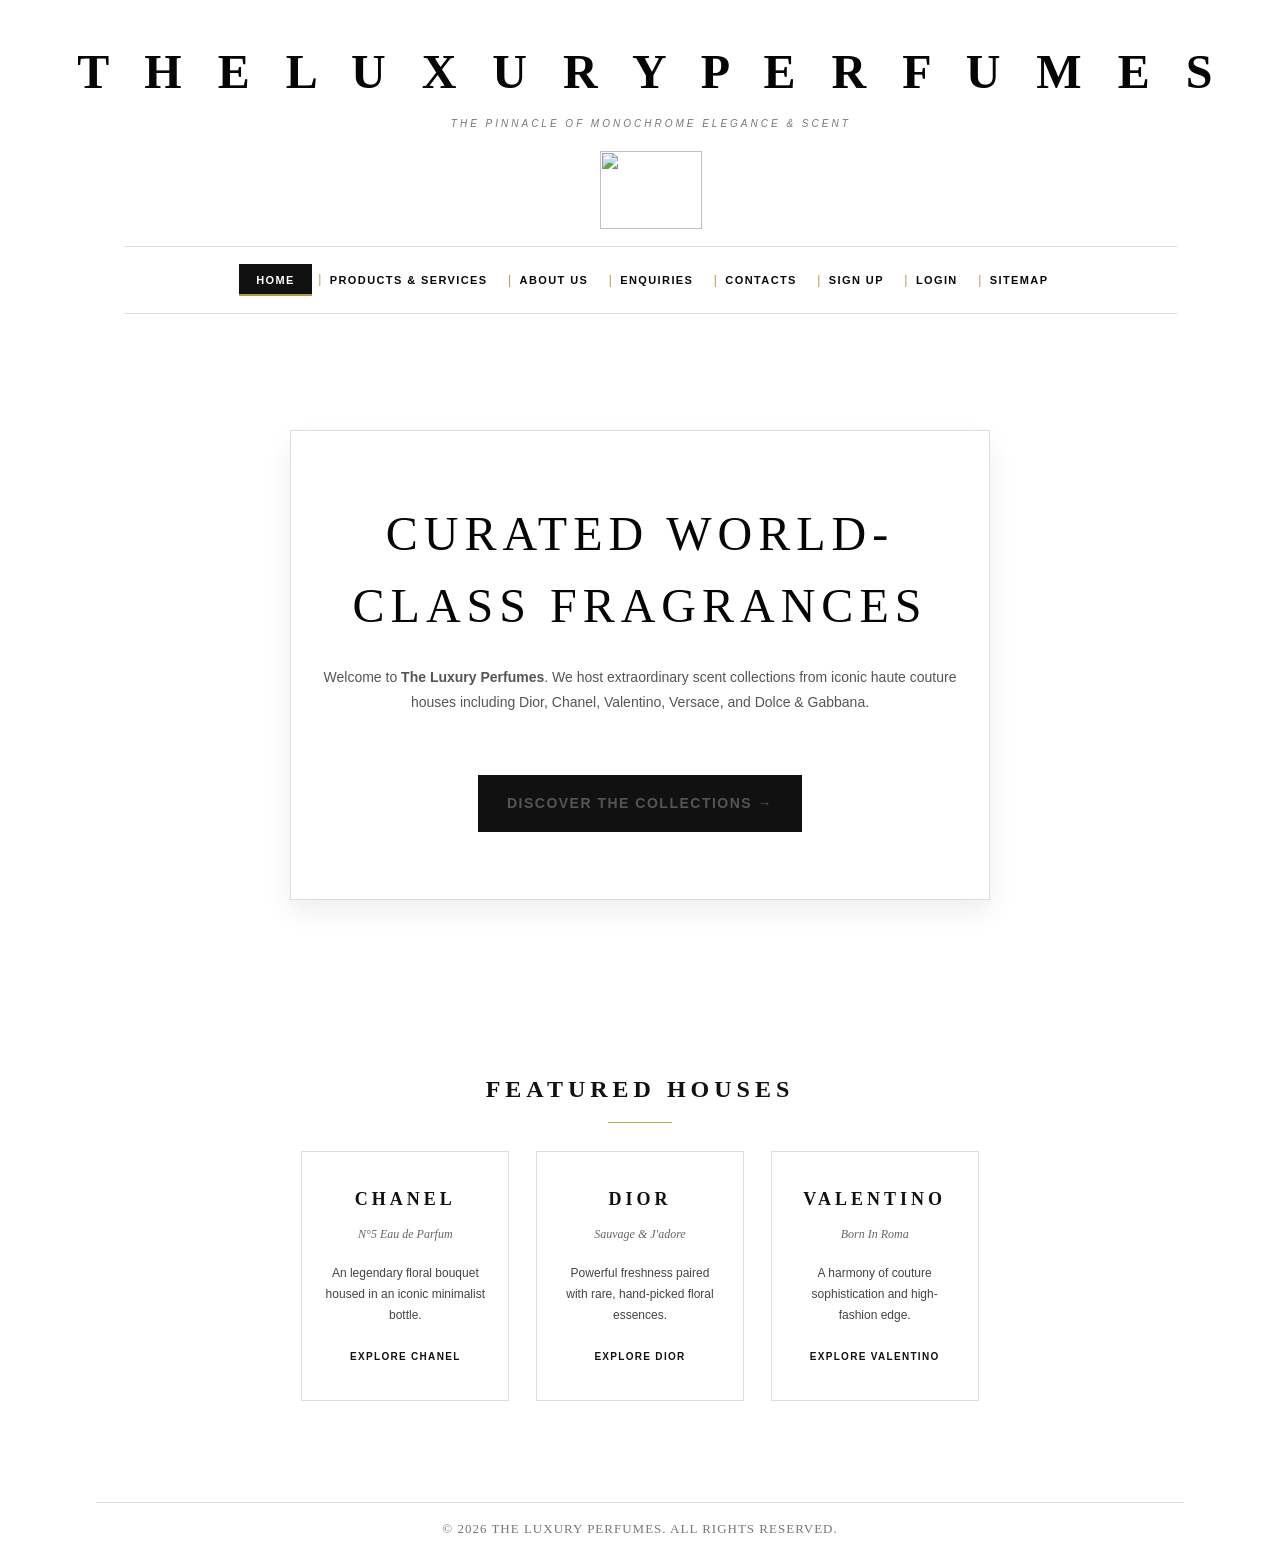
==== index.html @ 725abbf7 "changed the case sensitive on the website logo" ====
<!DOCTYPE html>
<html>
<head>
    <title>THE LUXURY PERFUMES | Haute Parfumerie</title>

    <meta name="description"
      content="Curated fragrances crafted for the bold and unique.">
      <link rel="icon" type="image/jpg" href="_image/LOGO.jpg">
      <link rel="canonical" href="https://theluxuryperfume.co.za/">
    <link rel="stylesheet" href="CSS/style.css">

    <link rel="stylesheet" href="css/style.css">

</head>
<body bgcolor="white" text="black">
<script src="js/main.js"></script>
    <!-- GLOBAL HEADER & NAVIGATION -->
    <table width="100%" cellpadding="10" cellspacing="0" border="0">
        <tr align="center">
            <td class="hero-inner">
            <td>
                <h1><font face="Times New Roman" size="7"><b>T H E  L U X U R Y  P E R F U M E S</b></font></h1>
                <p><font face="Times New Roman" size="3"><i>THE PINNACLE OF MONOCHROME ELEGANCE & SCENT</i></font></p>
                   <img src="_image/logo.jpg">
                <hr width="85%" size="1" color="black" />
                <p>
                    <font face="Times New Roman" size="3">
                        <a href="index.html"><b>HOME</b></a> 
                        <a href="products.html">PRODUCTS & SERVICES</a> 
                        <a href="about.html">ABOUT US</a> 
                        <a href="enquiries.html">ENQUIRIES</a> 
                        <a href="contacts.html">CONTACTS</a> 
                        <a href="signup.html">SIGN UP</a> 
                        <a href="login.html">LOGIN</a>
                        <a href="sitemap.html">SITEMAP</a>
                    </font>
                </p>
                <hr width="85%" size="1" color="black" />
            </td>
        </tr>
    </table>

    <br /><br />

    <!-- HERO SECTION -->
    <table width="80%" align="center" cellpadding="25" cellspacing="0" border="1">
        <tr align="center">
            <td>
                <br />
                <h2><font face="Times New Roman" size="10">CURATED WORLD-CLASS FRAGRANCES</font></h2>
                <p><font face="Times New Roman" size="4">Welcome to <b>The Luxury Perfumes</b>. We host extraordinary scent collections from iconic haute couture houses including Dior, Chanel, Valentino, Versace, and Dolce & Gabbana.</font></p>
                <br />
                <p><a href="products.html"><font face="Times New Roman" size="4"><b>DISCOVER THE COLLECTIONS &rarr;</b></font></a></p>
                <br />
            </td>
        </tr>
    </table>

    <br /><br />

    <!-- BRAND SHOWCASE GRID -->
    <table width="85%" align="center" cellpadding="10" cellspacing="0" border="0">
        <tr align="center">
            <td colspan="3">
                <h3><font face="Times New Roman" size="5">FEATURED HOUSES</font></h3>
                <hr width="25%" size="1" color="black" />
                <br />
            </td>
        </tr>
        <tr align="center" valign="top">
            <td width="33%">
                <table width="95%" cellpadding="12" border="1">
                    <tr align="center">
                        <td>
                            <h4><font face="Times New Roman" size="4">CHANEL</font></h4>
                            <p><font face="Times New Roman" size="2"><i>N°5 Eau de Parfum</i></font></p>
                            <p><font face="Times New Roman" size="2">An legendary floral bouquet housed in an iconic minimalist bottle.</font></p>
                            <p><a href="products.html">Explore Chanel</a></p>
                        </td>
                    </tr>
                </table>
            </td>
            <td width="33%">
                <table width="95%" cellpadding="12" border="1">
                    <tr align="center">
                        <td>
                            <h4><font face="Times New Roman" size="4">DIOR</font></h4>
                            <p><font face="Times New Roman" size="2"><i>Sauvage & J'adore</i></font></p>
                            <p><font face="Times New Roman" size="2">Powerful freshness paired with rare, hand-picked floral essences.</font></p>
                            <p><a href="products.html">Explore Dior</a></p>
                        </td>
                    </tr>
                </table>
            </td>
            <td width="33%">
                <table width="95%" cellpadding="12" border="1">
                    <tr align="center">
                        <td>
                            <h4><font face="Times New Roman" size="4">VALENTINO</font></h4>
                            <p><font face="Times New Roman" size="2"><i>Born In Roma</i></font></p>
                            <p><font face="Times New Roman" size="2">A harmony of couture sophistication and high-fashion edge.</font></p>
                            <p><a href="products.html">Explore Valentino</a></p>
                        </td>
                    </tr>
                </table>
            </td>
        </tr>
    </table>

    <br /><br /><hr width="85%" size="1" color="black" />

    <!-- FOOTER -->
    <table width="100%" cellpadding="10" cellspacing="0" border="0">
        <tr align="center">
            <td>
                <p><font face="Times New Roman" size="2">&copy; 2026 THE LUXURY PERFUMES. ALL RIGHTS RESERVED.</font></p>
            </td>
        </tr>
    </table>
     <script src="js/forms.js"></script>
    <script src="js/main.js"></script>

</body>
</html>
---- CSS/style.css ----
/* =========================================================
   THE LUXURY PERFUMES
   ORIGINAL CSS + LUXURY PRODUCT PAGE DESIGN
   ========================================================= */


/* =========================
   GLOBAL RESET
   ========================= */

* {
    box-sizing: border-box;
}

html {
    scroll-behavior: smooth;
}

body {
    margin: 0;
    padding: 0;
    background: #ffffff !important;
    color: #111111 !important;
    font-family: Arial, Helvetica, sans-serif;
}

h1, h2, h3, h4, p {
    margin-top: 0;
}


/* =========================================================
   ORIGINAL HOMEPAGE HEADER
   ========================================================= */

body > table:first-of-type {
    width: 100%;
    margin: 0 auto;
    padding: 25px 0 0;
}

body > table:first-of-type td {
    padding: 10px;
}

body > table:first-of-type h1 {
    margin: 8px 0 12px;
    font-family: "Times New Roman", Georgia, serif;
    font-size: 40px !important;
    font-weight: bold;
    letter-spacing: 12px;
    line-height: 1.2;
    color: #050505;
}

body > table:first-of-type h1 + p {
    margin: 0 0 18px;
}

body > table:first-of-type h1 + p font {
    font-family: Arial, Helvetica, sans-serif !important;
    font-size: 10px !important;
    font-style: italic;
    letter-spacing: 3px;
    color: #777777;
}

body > table:first-of-type img {
    display: block;
    width: 102px;
    height: 78px;
    object-fit: contain;
    margin: 20px auto 17px;
}

body > table:first-of-type hr {
    width: 85% !important;
    height: 1px;
    border: 0;
    border-top: 1px solid #dddddd;
    margin: 0 auto;
}


/* =========================================================
   ORIGINAL NAVIGATION
   ========================================================= */

body > table:first-of-type td > p:nth-of-type(2) {
    margin: 17px auto;
    white-space: nowrap;
}

body > table:first-of-type td > p:nth-of-type(2) a {
    display: inline-block;
    position: relative;
    padding: 9px 14px;
    color: #080808;
    text-decoration: none;
    font-family: Arial, Helvetica, sans-serif !important;
    font-size: 11px !important;
    font-weight: 600;
    letter-spacing: 1.4px;
    text-transform: uppercase;
    transition: 0.2s ease;
}

body > table:first-of-type td > p:nth-of-type(2) a:not(:last-child)::after {
    content: "|";
    position: absolute;
    right: -11px;
    top: 8px;
    color: #b89c48;
    font-size: 12px;
    font-weight: normal;
}

body > table:first-of-type td > p:nth-of-type(2) a:hover {
    color: #b49745;
}

body > table:first-of-type td > p:nth-of-type(2) a:first-child {
    padding: 10px 17px;
    background: #111111;
    color: #ffffff;
}

body > table:first-of-type td > p:nth-of-type(2) a:first-child::before {
    content: "";
    position: absolute;
    left: 0;
    right: 0;
    bottom: 0;
    height: 2px;
    background: #b49745;
}

body > table:first-of-type + br {
    display: block;
    height: 20px;
    content: "";
}


/* =========================================================
   ORIGINAL HOMEPAGE HERO
   ========================================================= */

body > table:nth-of-type(2) {
    width: 51% !important;
    max-width: 900px;
    min-width: 700px;
    margin: 68px auto 0 !important;
    border: 1px solid #dedede !important;
    background: #ffffff;
    box-shadow: 0 12px 25px rgba(0, 0, 0, 0.07);
}

body > table:nth-of-type(2) > tbody > tr > td {
    padding: 49px 24px !important;
    border: 0 !important;
}

body > table:nth-of-type(2) > tbody > tr > td::before {
    content: "";
    display: block;
    position: absolute;
}

body > table:nth-of-type(2) h2 {
    margin: 0 auto 23px;
    max-width: 700px;
    font-family: "Times New Roman", Georgia, serif;
    font-size: 36px !important;
    font-weight: normal;
    line-height: 1.5;
    letter-spacing: 6px;
    color: #050505;
}

body > table:nth-of-type(2) p {
    max-width: 670px;
    margin: 0 auto;
    font-family: Arial, Helvetica, sans-serif !important;
    font-size: 14px !important;
    line-height: 1.8;
    color: #555555;
}

body > table:nth-of-type(2) p font {
    font-family: Arial, Helvetica, sans-serif !important;
    font-size: 14px !important;
    color: #555555;
}

body > table:nth-of-type(2) p:nth-of-type(2) {
    margin-top: 42px;
}

body > table:nth-of-type(2) p:nth-of-type(2) a {
    display: inline-block;
    padding: 15px 28px;
    background: #111111;
    color: #ffffff;
    border: 1px solid #111111;
    text-decoration: none;
    font-family: Arial, Helvetica, sans-serif !important;
    font-size: 11px !important;
    font-weight: bold;
    letter-spacing: 1.5px;
    text-transform: uppercase;
    transition: all 0.25s ease;
}

body > table:nth-of-type(2) p:nth-of-type(2) a:hover {
    background: #ffffff;
    color: #111111;
}


/* =========================================================
   ORIGINAL FEATURED HOUSES
   ========================================================= */

body > table:nth-of-type(3) {
    width: 55% !important;
    max-width: 930px;
    margin: 126px auto 0 !important;
    border: 0 !important;
}

body > table:nth-of-type(3) h3 {
    margin: 0 0 18px;
    font-family: "Times New Roman", Georgia, serif;
    font-size: 28px !important;
    font-weight: bold;
    letter-spacing: 5px;
    text-transform: uppercase;
    color: #111111;
}

body > table:nth-of-type(3) tr:first-child hr {
    width: 64px !important;
    height: 1px;
    border: 0;
    border-top: 1px solid #c5a646;
    margin: 0 auto;
}

body > table:nth-of-type(3) > tbody > tr:nth-child(2) > td {
    padding: 0 8px;
    vertical-align: top;
}

body > table:nth-of-type(3) > tbody > tr:nth-child(2) > td > table {
    width: 95% !important;
    margin: 0 auto;
    min-height: 250px;
    border: 1px solid #dedede !important;
    background: #ffffff;
}

body > table:nth-of-type(3) > tbody > tr:nth-child(2) > td > table td {
    padding: 33px 21px !important;
    border: 0 !important;
}

body > table:nth-of-type(3) > tbody > tr:nth-child(2) > td > table td::after {
    content: "";
    display: block;
    position: absolute;
}

body > table:nth-of-type(3) h4 {
    margin: 0 0 14px;
    font-family: "Times New Roman", Georgia, serif;
    font-size: 17px !important;
    font-weight: bold;
    letter-spacing: 4px;
    text-transform: uppercase;
    color: #111111;
}

body > table:nth-of-type(3) h4 + p {
    margin: 0 0 21px;
}

body > table:nth-of-type(3) h4 + p font {
    font-family: "Times New Roman", Georgia, serif !important;
    font-size: 12px !important;
    font-style: italic;
    color: #666666;
}

body > table:nth-of-type(3) h4 + p + p {
    max-width: 230px;
    margin: 0 auto;
    font-family: Arial, Helvetica, sans-serif !important;
    font-size: 12px !important;
    line-height: 1.75;
    color: #444444;
}

body > table:nth-of-type(3) h4 + p + p font {
    font-family: Arial, Helvetica, sans-serif !important;
    font-size: 12px !important;
    line-height: 1.75;
    color: #444444;
}

body > table:nth-of-type(3) h4 + p + p + p {
    margin: 20px 0 0;
}

body > table:nth-of-type(3) h4 + p + p + p a {
    color: #111111;
    text-decoration: none;
    font-family: Arial, Helvetica, sans-serif;
    font-size: 10px;
    font-weight: bold;
    letter-spacing: 1.3px;
    text-transform: uppercase;
    transition: color 0.2s ease;
}

body > table:nth-of-type(3) h4 + p + p + p a:hover {
    color: #b49745;
}


/* =========================================================
   ORIGINAL FOOTER
   ========================================================= */

body > hr {
    width: 85% !important;
    margin-top: 65px;
    border: 0;
    border-top: 1px solid #dddddd;
}

body > table:last-of-type {
    width: 100%;
    margin-top: 5px;
}

body > table:last-of-type p {
    margin: 0;
    font-family: Arial, Helvetica, sans-serif !important;
    font-size: 10px !important;
    letter-spacing: 1px;
    color: #777777;
}


/* =========================================================
   ORIGINAL RESPONSIVE DESIGN
   ========================================================= */

@media screen and (max-width: 1100px) {
    body > table:first-of-type h1 {
        font-size: 34px !important;
        letter-spacing: 9px;
    }

    body > table:nth-of-type(2) {
        width: 70% !important;
    }

    body > table:nth-of-type(3) {
        width: 75% !important;
    }
}

@media screen and (max-width: 800px) {
    body > table:first-of-type h1 {
        font-size: 26px !important;
        letter-spacing: 6px;
    }

    body > table:first-of-type img {
        width: 90px;
        height: 70px;
    }

    body > table:first-of-type td > p:nth-of-type(2) {
        white-space: normal;
    }

    body > table:first-of-type td > p:nth-of-type(2) a {
        margin: 3px 2px;
        padding: 7px 8px;
        font-size: 9px !important;
    }

    body > table:first-of-type td > p:nth-of-type(2) a:not(:last-child)::after {
        display: none;
    }

    body > table:nth-of-type(2) {
        width: 88% !important;
        min-width: 0;
        margin-top: 45px !important;
    }

    body > table:nth-of-type(2) h2 {
        font-size: 28px !important;
        letter-spacing: 4px;
    }

    body > table:nth-of-type(3) {
        width: 90% !important;
        margin-top: 80px !important;
    }

    body > table:nth-of-type(3) > tbody > tr:nth-child(2) {
        display: block;
    }

    body > table:nth-of-type(3) > tbody > tr:nth-child(2) > td {
        display: block;
        width: 100% !important;
        padding: 10px !important;
    }

    body > table:nth-of-type(3) > tbody > tr:nth-child(2) > td > table {
        width: 100% !important;
    }
}

@media screen and (max-width: 500px) {
    body > table:first-of-type h1 {
        font-size: 19px !important;
        letter-spacing: 4px;
    }

    body > table:first-of-type h1 + p font {
        font-size: 8px !important;
        letter-spacing: 2px;
    }

    body > table:nth-of-type(2) {
        width: 94% !important;
    }

    body > table:nth-of-type(2) > tbody > tr > td {
        padding: 30px 15px !important;
    }

    body > table:nth-of-type(2) h2 {
        font-size: 22px !important;
        letter-spacing: 3px;
    }

    body > table:nth-of-type(2) p font {
        font-size: 12px !important;
    }

    body > table:nth-of-type(3) h3 {
        font-size: 21px !important;
        letter-spacing: 3px;
    }
} /* FIXED: closes mobile media query */


/* =========================================================
   GOLD THEME PALETTE
   ========================================================= */

:root {
    --gold: #c5a059;
    --dark-gold: #8a704c;
    --dark-bg: #111111;
    --light-bg: #f9f8f6;
    --error-color: #d9534f;
}


/* =========================================================
   ACCORDION
   ========================================================= */

.accordion-header {
    background: #1a1a1a;
    color: #ffffff;
    padding: 15px 20px;
    cursor: pointer;
    border: 1px solid var(--gold);
    transition: background 0.3s ease;
}

.accordion-header.active {
    background: var(--gold);
    color: #000000;
}
/* The Luxury Active/Clicked Button Style */
.active-luxury-btn, 
a:active, 
a:focus {
    background-color: #111 !important;
    color: #ffffff !important;
    padding: 6px 12px;
    border-bottom: 2px solid #c5a059 !important; /* Luxury gold line */
}

.accordion-content {
    max-height: 0;
    overflow: hidden;
    transition: max-height 0.4s ease-out;
    background: #222222;
    color: #cccccc;
    padding: 0 20px;
}
/* Navigation link styling */
nav a, .nav-link, td p a {
    color: #000;
    text-decoration: none;
    padding: 8px 12px;
    transition: all 0.3s ease;
}

/* Hover state */
nav a:hover, .nav-link:hover {
    background-color: #111;
    color: #fff;
}
/* The Exact Luxury Active Box Style */
.active-page {
    background-color: #111111 !important;
    color: #ffffff !important;
    padding: 8px 14px !important;
    border-bottom: 3px solid #c5a059 !important; /* The gold line at the bottom */
    display: inline-block !important;
}

/* Active / Clicked state (Matches the Home button style) */
nav a:active, 
nav a:focus,
.active-nav {
    background-color: #111 !important;
    color: #fff !important;
    border-bottom: 2px solid #c5a059; /* Luxury gold bottom border */
}


/* =========================================================
   LIGHTBOX
   ========================================================= */

.lightbox-modal {
    display: none;
    position: fixed;
    top: 0;
    left: 0;
    width: 100%;
    height: 100%;
    background: rgba(0, 0, 0, 0.9);
    justify-content: center;
    align-items: center;
    z-index: 1000;
}

.lightbox-modal img {
    max-width: 80%;
    max-height: 80%;
    border: 2px solid var(--gold);
}


/* =========================================================
   FORM VALIDATION
   ========================================================= */

.input-error {
    border: 1px solid var(--error-color) !important;
}

.error-msg {
    color: var(--error-color);
    font-size: 0.85rem;
    display: block;
    margin-top: 4px;
}

.response-card {
    margin-top: 20px;
    padding: 20px;
    border: 1px solid var(--gold);
    background: var(--light-bg);
    color: #333333;
    animation: lpFadeIn 0.5s ease;
}

@keyframes lpFadeIn {
    from {
        opacity: 0;
        transform: translateY(8px);
    }
    to {
        opacity: 1;
        transform: translateY(0);
    }
}


/* =========================================================
   LUXURY PERFUME PRODUCTS PAGE
   Only affects elements with the lp- class names
   ========================================================= */

.lp-products-page {
    --lp-black: #100d0d;
    --lp-burgundy: #35151e;
    --lp-gold: #c7a66a;
    --lp-champagne: #ead8b3;
    --lp-cream: #f4eee5;
    --lp-muted: #b7a899;

    margin: 0;
    background: var(--lp-black) !important;
    color: var(--lp-cream) !important;
    font-family: Arial, Helvetica, sans-serif;
    line-height: 1.6;
}

.lp-products-page * {
    box-sizing: border-box;
}

.lp-products-page img {
    max-width: 100%;
}

.lp-products-page a {
    transition: color 0.25s ease, background 0.25s ease;
}


/* =========================================================
   LUXURY HEADER
   ========================================================= */

.lp-products-page .lp-header {
    position: relative;
    z-index: 5;
    display: flex;
    justify-content: space-between;
    align-items: center;
    flex-wrap: wrap;
    gap: 22px;
    padding: 24px 7%;
    background: #0b0909;
    border-bottom: 1px solid rgba(199, 166, 106, 0.45);
}

.lp-products-page .lp-brand {
    display: flex;
    align-items: center;
    gap: 16px;
    min-width: 0;
}

.lp-products-page .lp-logo {
    width: 62px;
    height: 62px;
    object-fit: contain;
    border-radius: 50%;
    background: #ffffff;
}

.lp-products-page .lp-brand h1 {
    margin: 0;
    color: var(--lp-champagne);
    font-family: "Times New Roman", Georgia, serif;
    font-size: 24px;
    letter-spacing: 3px;
    line-height: 1.25;
}

.lp-products-page .lp-brand p {
    margin: 5px 0 0;
    color: var(--lp-muted);
    font-size: 9px;
    letter-spacing: 3px;
    text-transform: uppercase;
}

.lp-products-page .lp-navigation {
    display: flex;
    align-items: center;
    flex-wrap: wrap;
    gap: 24px;
}

.lp-products-page .lp-navigation a {
    padding: 8px 0;
    color: var(--lp-cream);
    font-size: 10px;
    font-weight: 600;
    letter-spacing: 1.5px;
    text-decoration: none;
    text-transform: uppercase;
}

.lp-products-page .lp-navigation a:hover,
.lp-products-page .lp-navigation a.lp-active {
    color: var(--lp-gold);
}

.lp-products-page #lp-cart-count {
    display: inline-flex;
    min-width: 22px;
    height: 22px;
    align-items: center;
    justify-content: center;
    margin-left: 4px;
    padding: 0 6px;
    border-radius: 50px;
    background: var(--lp-gold);
    color: #100d0d;
    font-size: 10px;
}


/* =========================================================
   LUXURY HERO
   ========================================================= */

.lp-products-page .lp-hero {
    position: relative;
    overflow: hidden;
    padding: 95px 7% 90px;
    text-align: center;
    background:
        radial-gradient(ellipse at 50% 0%, rgba(117, 54, 65, 0.48), transparent 60%),
        linear-gradient(135deg, #1b1012 0%, #100d0d 55%, #241116 100%);
    border-bottom: 1px solid rgba(199, 166, 106, 0.2);
}

.lp-products-page .lp-hero::before {
    content: "";
    position: absolute;
    inset: 18px;
    border: 1px solid rgba(199, 166, 106, 0.24);
    pointer-events: none;
}

.lp-products-page .lp-hero > * {
    position: relative;
}

.lp-products-page .lp-hero .lp-eyebrow {
    margin-bottom: 20px;
    color: var(--lp-gold);
    font-size: 10px;
    font-weight: bold;
    letter-spacing: 5px;
    text-transform: uppercase;
}

.lp-products-page .lp-hero h2 {
    max-width: 900px;
    margin: 0 auto 20px;
    color: var(--lp-champagne);
    font-family: "Times New Roman", Georgia, serif;
    font-size: clamp(38px, 5vw, 70px);
    font-weight: normal;
    line-height: 1.12;
    letter-spacing: 2px;
}

.lp-products-page .lp-hero p {
    max-width: 600px;
    margin: 0 auto;
    color: #c5b7aa;
    font-size: 14px;
    line-height: 1.9;
}

.lp-products-page .lp-hero .lp-hero-link {
    display: inline-block;
    margin-top: 30px;
    padding: 14px 28px;
    border: 1px solid var(--lp-gold);
    background: var(--lp-gold);
    color: #140f0f;
    font-size: 10px;
    font-weight: bold;
    letter-spacing: 2px;
    text-decoration: none;
    text-transform: uppercase;
}

.lp-products-page .lp-hero .lp-hero-link:hover {
    background: transparent;
    color: var(--lp-champagne);
}


/* =========================================================
   COLLECTION INTRODUCTION
   ========================================================= */

.lp-products-page .lp-collection {
    padding: 70px 7% 85px;
    background: var(--lp-black);
}

.lp-products-page .lp-section-heading {
    margin-bottom: 35px;
    text-align: center;
}

.lp-products-page .lp-section-heading .lp-eyebrow {
    margin-bottom: 10px;
    color: var(--lp-gold);
    font-size: 10px;
    font-weight: bold;
    letter-spacing: 4px;
    text-transform: uppercase;
}

.lp-products-page .lp-section-heading h2 {
    margin: 0 0 15px;
    color: var(--lp-champagne);
    font-family: "Times New Roman", Georgia, serif;
    font-size: clamp(30px, 4vw, 43px);
    font-weight: normal;
    letter-spacing: 1.5px;
}

.lp-products-page .lp-section-heading p {
    max-width: 620px;
    margin: 0 auto;
    color: var(--lp-muted);
    font-size: 13px;
    line-height: 1.8;
}


/* =========================================================
   SEARCH AND CATEGORY FILTERS
   ========================================================= */

.lp-products-page .lp-toolbar {
    display: flex;
    justify-content: space-between;
    align-items: center;
    flex-wrap: wrap;
    gap: 18px;
    margin-bottom: 35px;
    padding: 20px 0;
    border-top: 1px solid #39282a;
    border-bottom: 1px solid #39282a;
}

.lp-products-page .lp-search {
    flex: 1 1 240px;
    max-width: 350px;
}

.lp-products-page #lp-search {
    width: 100%;
    padding: 13px 15px;
    outline: none;
    border: 1px solid #49353a;
    border-radius: 0;
    background: #1b1415;
    color: var(--lp-cream);
    font-family: Arial, Helvetica, sans-serif;
    font-size: 12px;
}

.lp-products-page #lp-search::placeholder {
    color: #9f8e83;
}

.lp-products-page #lp-search:focus {
    border-color: var(--lp-gold);
    box-shadow: 0 0 0 2px rgba(199, 166, 106, 0.1);
}

.lp-products-page .lp-filter-buttons {
    display: flex;
    flex-wrap: wrap;
    gap: 8px;
}

.lp-products-page .lp-filter {
    padding: 11px 16px;
    cursor: pointer;
    border: 1px solid #55403d;
    border-radius: 0;
    background: transparent;
    color: var(--lp-cream);
    font-family: Arial, Helvetica, sans-serif;
    font-size: 10px;
    font-weight: bold;
    letter-spacing: 1px;
    text-transform: uppercase;
    transition: all 0.2s ease;
}

.lp-products-page .lp-filter:hover,
.lp-products-page .lp-filter.active {
    border-color: var(--lp-gold);
    background: var(--lp-gold);
    color: #130e0e;
}


/* =========================================================
   PRODUCT GRID
   ========================================================= */

.lp-products-page .lp-product-grid {
    display: grid;
    grid-template-columns: repeat(3, minmax(0, 1fr));
    gap: 30px 22px;
}

.lp-products-page .lp-product-card {
    position: relative;
    overflow: hidden;
    min-width: 0;
    border: 1px solid #39282a;
    background: #171112;
    transition: transform 0.3s ease, border-color 0.3s ease, box-shadow 0.3s ease;
}

.lp-products-page .lp-product-card:hover {
    transform: translateY(-6px);
    border-color: rgba(199, 166, 106, 0.75);
    box-shadow: 0 18px 40px rgba(0, 0, 0, 0.3);
}

.lp-products-page .lp-product-image {
    position: relative;
    display: flex;
    align-items: center;
    justify-content: center;
    overflow: hidden;
    height: 310px;
    padding: 25px;
    background:
        radial-gradient(ellipse at center, #38282a 0%, #211719 48%, #171112 100%);
}

.lp-products-page .lp-product-image img {
    display: block;
    width: 100%;
    height: 100%;
    object-fit: contain;
    transition: transform 0.5s ease;
}

.lp-products-page .lp-product-card:hover .lp-product-image img {
    transform: scale(1.06);
}

.lp-products-page .lp-product-tag {
    position: absolute;
    top: 15px;
    left: 15px;
    z-index: 1;
    padding: 7px 10px;
    background: var(--lp-gold);
    color: #17100d;
    font-size: 9px;
    font-weight: bold;
    letter-spacing: 1.2px;
    text-transform: uppercase;
}

.lp-products-page .lp-product-info {
    padding: 24px 22px 25px;
    border-top: 1px solid rgba(199, 166, 106, 0.2);
}

.lp-products-page .lp-brand-name {
    margin-bottom: 8px;
    color: var(--lp-gold);
    font-size: 10px;
    font-weight: bold;
    letter-spacing: 2.5px;
    text-transform: uppercase;
}

.lp-products-page .lp-scent {
    min-height: 55px;
    margin: 0 0 10px;
    color: var(--lp-champagne);
    font-family: "Times New Roman", Georgia, serif;
    font-size: 24px;
    font-weight: normal;
    line-height: 1.2;
}

.lp-products-page .lp-product-details {
    display: flex;
    justify-content: space-between;
    align-items: center;
    flex-wrap: wrap;
    gap: 8px;
    margin-bottom: 20px;
    color: var(--lp-muted);
    font-size: 11px;
}

.lp-products-page .lp-product-price {
    color: var(--lp-champagne);
    font-family: "Times New Roman", Georgia, serif;
    font-size: 23px;
    font-weight: bold;
}

.lp-products-page .lp-add-to-cart {
    display: block;
    width: 100%;
    padding: 14px 12px;
    cursor: pointer;
    border: 1px solid var(--lp-gold);
    border-radius: 0;
    background: var(--lp-gold);
    color: #160f0e;
    font-family: Arial, Helvetica, sans-serif;
    font-size: 10px;
    font-weight: bold;
    letter-spacing: 1.5px;
    text-transform: uppercase;
    transition: all 0.25s ease;
}

.lp-products-page .lp-add-to-cart:hover {
    background: transparent;
    color: var(--lp-champagne);
}

.lp-products-page .lp-add-to-cart:focus-visible,
.lp-products-page .lp-filter:focus-visible {
    outline: 2px solid var(--lp-champagne);
    outline-offset: 3px;
}

.lp-products-page .lp-no-results {
    grid-column: 1 / -1;
    padding: 45px 20px;
    border: 1px solid #39282a;
    color: var(--lp-muted);
    text-align: center;
}


/* =========================================================
   LUXURY SERVICE PROMISES
   ========================================================= */

.lp-products-page .lp-services {
    padding: 65px 7%;
    border-top: 1px solid rgba(199, 166, 106, 0.3);
    border-bottom: 1px solid rgba(199, 166, 106, 0.3);
    background: linear-gradient(120deg, #281319, #170f11 65%, #251218);
}

.lp-products-page .lp-service-grid {
    display: grid;
    grid-template-columns: repeat(3, minmax(0, 1fr));
    gap: 30px;
    max-width: 1100px;
    margin: 0 auto;
}

.lp-products-page .lp-service-item {
    padding: 10px 18px;
    text-align: center;
}

.lp-products-page .lp-service-item .lp-service-icon {
    display: block;
    margin-bottom: 14px;
    color: var(--lp-gold);
    font-family: "Times New Roman", Georgia, serif;
    font-size: 32px;
}

.lp-products-page .lp-service-item h3 {
    margin: 0 0 10px;
    color: var(--lp-champagne);
    font-family: "Times New Roman", Georgia, serif;
    font-size: 20px;
    font-weight: normal;
}

.lp-products-page .lp-service-item p {
    margin: 0;
    color: var(--lp-muted);
    font-size: 12px;
    line-height: 1.8;
}


/* =========================================================
   LUXURY FOOTER
   ========================================================= */

.lp-products-page .lp-footer {
    padding: 38px 7%;
    background: #090808;
    text-align: center;
}

.lp-products-page .lp-footer h3 {
    margin: 0 0 10px;
    color: var(--lp-champagne);
    font-family: "Times New Roman", Georgia, serif;
    font-size: 21px;
    font-weight: normal;
    letter-spacing: 2px;
}

.lp-products-page .lp-footer p {
    margin: 0;
    color: #a99b8b;
    font-size: 10px;
    letter-spacing: 1px;
    line-height: 1.8;
}

.lp-products-page .lp-footer a {
    color: var(--lp-gold);
    text-decoration: none;
}

.lp-products-page .lp-footer a:hover {
    color: var(--lp-champagne);
}


/* =========================================================
   PRODUCT PAGE TABLET RESPONSIVENESS
   ========================================================= */

@media screen and (max-width: 1000px) {
    .lp-products-page .lp-header {
        padding: 22px 5%;
    }

    .lp-products-page .lp-navigation {
        gap: 15px;
    }

    .lp-products-page .lp-product-grid {
        grid-template-columns: repeat(2, minmax(0, 1fr));
    }

    .lp-products-page .lp-collection {
        padding-right: 5%;
        padding-left: 5%;
    }

    .lp-products-page .lp-product-image {
        height: 290px;
    }
}


/* =========================================================
   PRODUCT PAGE MOBILE RESPONSIVENESS
   ========================================================= */

@media screen and (max-width: 650px) {
    .lp-products-page .lp-header {
        flex-direction: column;
        text-align: center;
    }

    .lp-products-page .lp-brand {
        flex-direction: column;
        gap: 10px;
    }

    .lp-products-page .lp-brand h1 {
        font-size: 20px;
        letter-spacing: 2px;
    }

    .lp-products-page .lp-brand p {
        font-size: 8px;
        letter-spacing: 2px;
    }

    .lp-products-page .lp-navigation {
        justify-content: center;
        gap: 8px 16px;
    }

    .lp-products-page .lp-navigation a {
        font-size: 9px;
        letter-spacing: 1px;
    }

    .lp-products-page .lp-hero {
        padding: 70px 7%;
    }

    .lp-products-page .lp-hero::before {
        inset: 10px;
    }

    .lp-products-page .lp-hero h2 {
        font-size: 39px;
    }

    .lp-products-page .lp-hero p {
        font-size: 12px;
    }

    .lp-products-page .lp-collection {
        padding: 55px 5%;
    }

    .lp-products-page .lp-toolbar {
        align-items: stretch;
    }

    .lp-products-page .lp-search {
        max-width: none;
    }

    .lp-products-page .lp-filter-buttons {
        justify-content: center;
    }

    .lp-products-page .lp-filter {
        padding: 10px 12px;
        font-size: 9px;
    }

    .lp-products-page .lp-product-grid {
        grid-template-columns: 1fr;
        gap: 24px;
        max-width: 440px;
        margin: 0 auto;
    }

    .lp-products-page .lp-product-image {
        height: 320px;
    }

    .lp-products-page .lp-scent {
        min-height: auto;
    }

    .lp-products-page .lp-service-grid {
        grid-template-columns: 1fr;
        gap: 25px;
    }

    .lp-products-page .lp-services {
        padding: 45px 7%;
    }
}


/* =========================================================
   SMALL MOBILE SCREENS
   ========================================================= */

@media screen and (max-width: 380px) {
    .lp-products-page .lp-hero h2 {
        font-size: 32px;
    }

    .lp-products-page .lp-product-image {
        height: 260px;
        padding: 18px;
    }

    .lp-products-page .lp-product-info {
        padding: 20px 16px;
    }

    .lp-products-page .lp-scent {
        font-size: 22px;
    }
}


/* =========================================================
   REDUCED MOTION ACCESSIBILITY
   ========================================================= */

@media (prefers-reduced-motion: reduce) {
    .lp-products-page *,
    .lp-products-page *::before,
    .lp-products-page *::after {
        scroll-behavior: auto !important;
        animation-duration: 0.01ms !important;
        animation-iteration-count: 1 !important;
        transition-duration: 0.01ms !important;
    }
    
/* =========================================
   THE LUXURY PERFUMES — SHARED SITE THEME
   Applies to all website pages
   ========================================= */

:root {
    --luxury-black: #100d0d;
    --luxury-burgundy: #35151e;
    --luxury-gold: #c7a66a;
    --luxury-champagne: #ead8b3;
    --luxury-cream: #f4eee5;
    --luxury-muted: #b7a899;
}

/* Main background and text */
body {
    background-color: var(--luxury-black) !important;
    color: var(--luxury-cream) !important;
}

/* Headings */
body h1,
body h2,
body h3,
body h4,
body h5,
body h6 {
    color: var(--luxury-champagne);
}

/* Paragraphs and ordinary text */
body p,
body li,
body label,
body td,
body th {
    color: var(--luxury-cream);
}

/* Links */
body a {
    color: var(--luxury-gold);
    transition: color 0.2s ease;
}

body a:hover {
    color: var(--luxury-champagne);
}

/* Tables and content panels */
body table {
    border-color: var(--luxury-gold);
}

body td,
body th {
    border-color: #49353a;
}

/* Form fields */
body input,
body select,
body textarea {
    background-color: #1a1515;
    color: var(--luxury-cream);
    border: 1px solid #8f7146;
}

body input::placeholder,
body textarea::placeholder {
    color: var(--luxury-muted);
}

body input:focus,
body select:focus,
body textarea:focus {
    outline: 1px solid var(--luxury-gold);
}

/* Buttons */
body button,
body input[type="submit"],
body input[type="reset"] {
    background-color: var(--luxury-gold);
    color: var(--luxury-black);
    border: 1px solid var(--luxury-gold);
    cursor: pointer;
}

body button:hover,
body input[type="submit"]:hover,
body input[type="reset"]:hover {
    background-color: var(--luxury-champagne);
}

/* Horizontal dividers */
body hr {
    border-color: var(--luxury-gold);
}

/* Shared header and footer panels */
header,
footer,
nav {
    border-color: var(--luxury-gold);
}

/* Keep images responsive */
body img {
    max-width: 100%;
}

/* ==========================================
   FINAL LIGHT THEME — ALL WEBSITE PAGES
   ========================================== */

body,
body.lp-products-page {
    background: #fffaf2 !important;
    background-color: #fffaf2 !important;
    color: #302626 !important;
}

/* Force readable text */
body h1,
body h2,
body h3,
body h4,
body h5,
body h6,
body p,
body li,
body label,
body td,
body th,
body font,
body span,
body div {
    color: #302626;
}

/* Cream backgrounds for content sections */
body table,
body section,
body article,
body .lp-collection {
    background-color: #fffaf2;
}

/* Luxury headings */
body h1,
body h2,
body h3,
body h4 {
    color: #59323a;
}

/* Links */
body a {
    color: #805b20 !important;
}

body a:hover {
    color: #59323a !important;
}

/* Products page sections */
.lp-products-page .lp-header,
.lp-products-page .lp-hero,
.lp-products-page .lp-collection,
.lp-products-page .lp-product-card,
.lp-products-page .lp-product-info,
.lp-products-page .lp-services,
.lp-products-page .lp-footer {
    background: #fffaf2 !important;
    color: #302626 !important;
}

.lp-products-page .lp-hero h2,
.lp-products-page .lp-section-heading h2,
.lp-products-page .lp-scent,
.lp-products-page .lp-brand h1,
.lp-products-page .lp-footer h3,
.lp-products-page .lp-service-item h3 {
    color: #59323a !important;
}

.lp-products-page .lp-hero p,
.lp-products-page .lp-section-heading p,
.lp-products-page .lp-product-details,
.lp-products-page .lp-product-info p,
.lp-products-page .lp-footer p,
.lp-products-page .lp-service-item p {
    color: #504545 !important;
}

.lp-products-page .lp-navigation a {
    color: #302626 !important;
}

.lp-products-page .lp-product-image {
    background: #f1e8dc !important;
}

.lp-products-page .lp-filter,
.lp-products-page #lp-search {
    background: #ffffff !important;
    color: #302626 !important;
}

.lp-products-page .lp-product-tag,
.lp-products-page .lp-add-to-cart,
.lp-products-page .lp-filter.active,
.lp-products-page .lp-filter:hover {
    background: #c5a059 !important;
    color: #21191a !important;
}

/* Forms */
body input,
body select,
body textarea {
    background: #ffffff !important;
    color: #302626 !important;
    border: 1px solid #c5a059;
}

/* Buttons */
body button,
body input[type="submit"],
body input[type="reset"] {
    background: #59323a !important;
    color: #ffffff !important;
}

/* Gold dividers */
body hr {
    border-color: #c5a059 !important;
}

/* LUXURY SHOPPING BAG */

.lp-cart-panel {
    margin: 30px 0;
    padding: 26px;
    background: #fffaf2;
    color: #302626;
    border: 1px solid #c5a059;
    border-radius: 12px;
}

.lp-cart-panel h2,
.lp-cart-item h3 {
    color: #59323a;
}

.lp-cart-panel h2 {
    margin-top: 8px;
    font-size: 28px;
}

.lp-cart-item {
    display: flex;
    flex-wrap: wrap;
    align-items: center;
    justify-content: space-between;
    gap: 18px;
    padding: 18px 0;
    border-bottom: 1px solid #e4d4bb;
}

.lp-cart-item h3 {
    margin-bottom: 6px;
}

.lp-cart-controls {
    display: flex;
    flex-wrap: wrap;
    align-items: center;
    gap: 10px;
}

.lp-cart-controls button,
.lp-cart-action {
    padding: 10px 14px;
    border: 1px solid #c5a059;
    border-radius: 5px;
    background: #59323a;
    color: #fff;
    cursor: pointer;
}

.lp-cart-controls button:hover,
.lp-cart-action:hover {
    background: #805b20;
}

.lp-cart-controls button:disabled,
.lp-cart-action:disabled {
    opacity: 0.5;
    cursor: not-allowed;
}

.lp-cart-summary {
    margin-top: 22px;
}

.lp-cart-summary strong {
    color: #59323a;
    font-size: 20px;
}

.lp-cart-action {
    margin: 8px 8px 8px 0;
}

#lp-cart-message {
    color: #59323a;
    font-weight: 600;
}

.lp-products-page [hidden] {
    display: none !important;
}

@media (max-width: 600px) {
    .lp-cart-panel {
        padding: 18px;
    }

    .lp-cart-item {
        flex-direction: column;
        align-items: flex-start;
    }
}

}
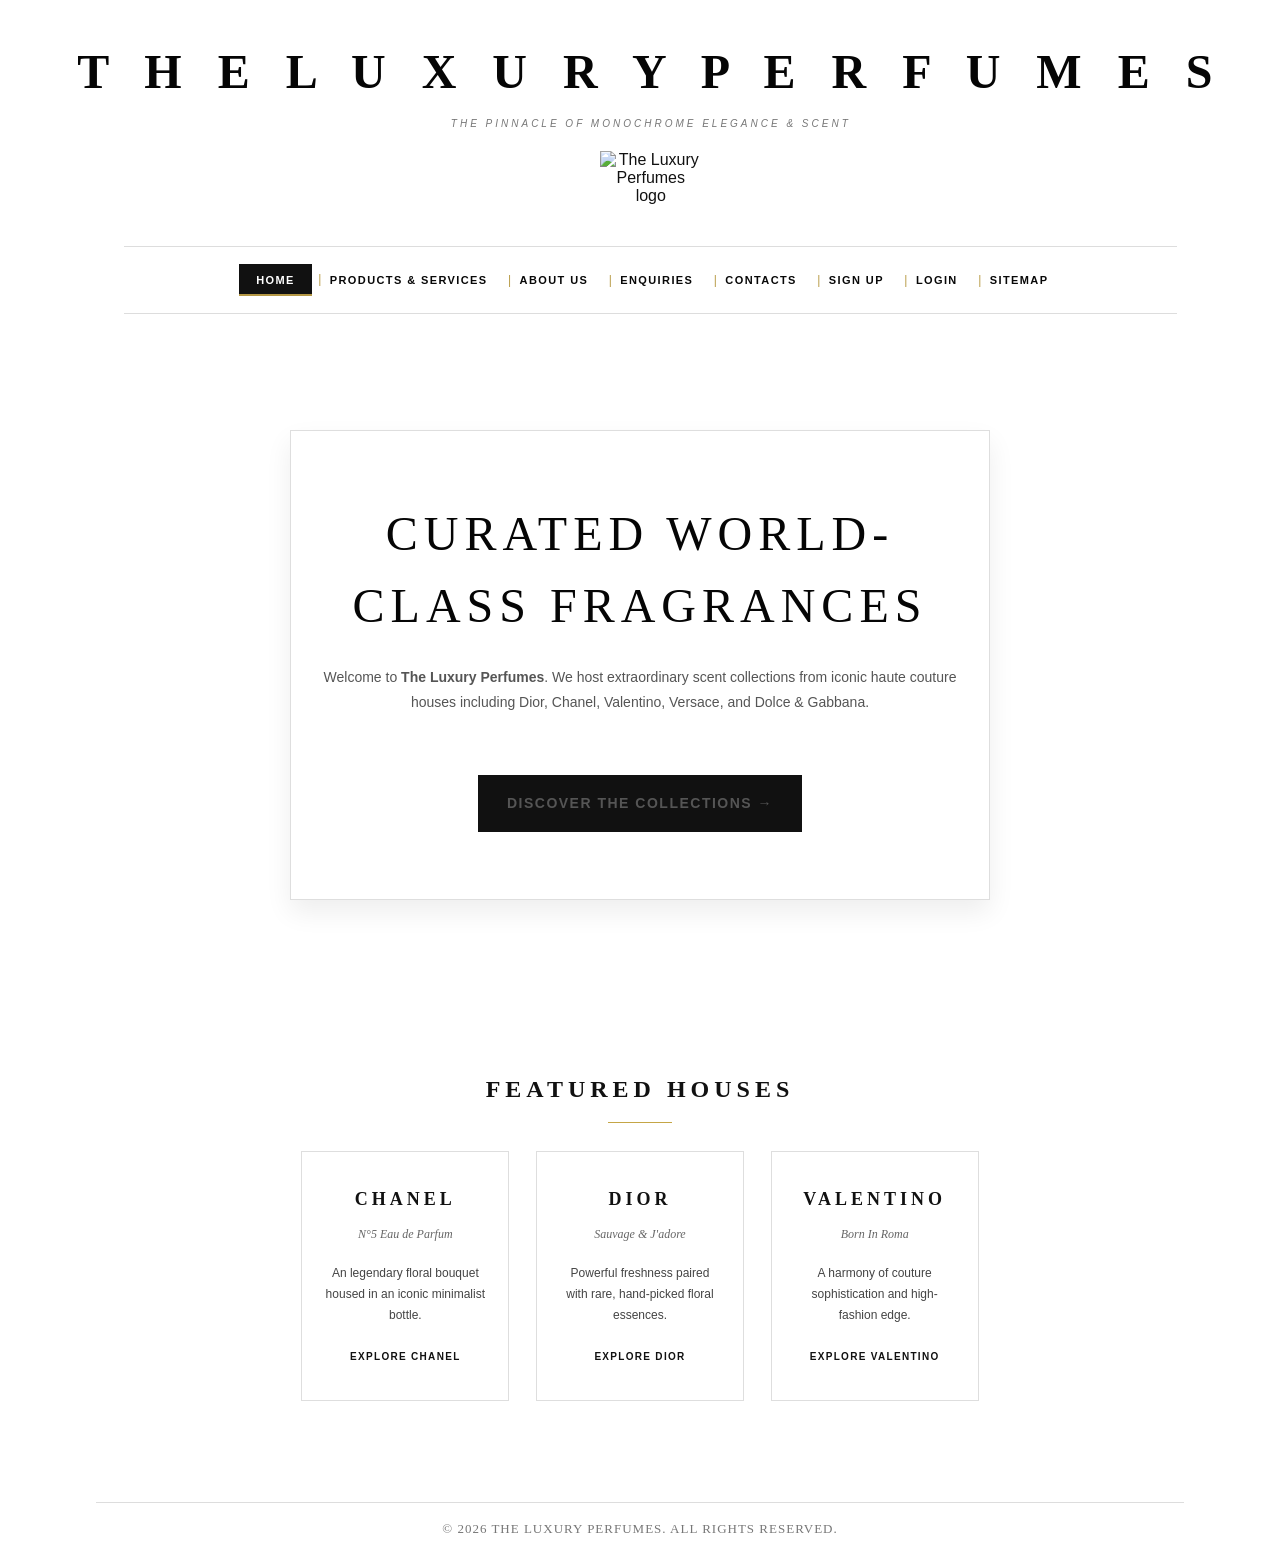
==== commit 88b0ea7d: "added the website logo picture" ====
--- a/index.html
+++ b/index.html
@@ -1,28 +1,40 @@
+
 <!DOCTYPE html>
 <html>
 <head>
     <title>THE LUXURY PERFUMES | Haute Parfumerie</title>
 
+    <meta charset="UTF-8">
+    <meta name="viewport" content="width=device-width, initial-scale=1.0">
+
     <meta name="description"
       content="Curated fragrances crafted for the bold and unique.">
-      <link rel="icon" type="image/jpg" href="_image/LOGO.jpg">
-      <link rel="canonical" href="https://theluxuryperfume.co.za/">
+
+    <!-- Website logo / browser tab icon -->
+    <link rel="icon" type="image/jpeg" href="_image/logo.jpg">
+
+    <!-- Add your canonical URL after purchasing and connecting your domain -->
+    <!-- <link rel="canonical" href="https://theluxuryperfume.co.za/"> -->
+
     <link rel="stylesheet" href="CSS/style.css">
-
-    <link rel="stylesheet" href="css/style.css">
 
 </head>
 <body bgcolor="white" text="black">
-<script src="js/main.js"></script>
+
     <!-- GLOBAL HEADER & NAVIGATION -->
     <table width="100%" cellpadding="10" cellspacing="0" border="0">
         <tr align="center">
             <td class="hero-inner">
             <td>
                 <h1><font face="Times New Roman" size="7"><b>T H E  L U X U R Y  P E R F U M E S</b></font></h1>
+
                 <p><font face="Times New Roman" size="3"><i>THE PINNACLE OF MONOCHROME ELEGANCE & SCENT</i></font></p>
-                   <img src="_image/logo.jpg">
+
+                <!-- WEBSITE LOGO -->
+                <img src="_image/logo.jpg" alt="The Luxury Perfumes logo" width="180">
+
                 <hr width="85%" size="1" color="black" />
+
                 <p>
                     <font face="Times New Roman" size="3">
                         <a href="index.html"><b>HOME</b></a> 
@@ -35,6 +47,7 @@
                         <a href="sitemap.html">SITEMAP</a>
                     </font>
                 </p>
+
                 <hr width="85%" size="1" color="black" />
             </td>
         </tr>
@@ -47,10 +60,15 @@
         <tr align="center">
             <td>
                 <br />
+
                 <h2><font face="Times New Roman" size="10">CURATED WORLD-CLASS FRAGRANCES</font></h2>
+
                 <p><font face="Times New Roman" size="4">Welcome to <b>The Luxury Perfumes</b>. We host extraordinary scent collections from iconic haute couture houses including Dior, Chanel, Valentino, Versace, and Dolce & Gabbana.</font></p>
+
                 <br />
+
                 <p><a href="products.html"><font face="Times New Roman" size="4"><b>DISCOVER THE COLLECTIONS &rarr;</b></font></a></p>
+
                 <br />
             </td>
         </tr>
@@ -63,42 +81,56 @@
         <tr align="center">
             <td colspan="3">
                 <h3><font face="Times New Roman" size="5">FEATURED HOUSES</font></h3>
+
                 <hr width="25%" size="1" color="black" />
+
                 <br />
             </td>
         </tr>
+
         <tr align="center" valign="top">
             <td width="33%">
                 <table width="95%" cellpadding="12" border="1">
                     <tr align="center">
                         <td>
                             <h4><font face="Times New Roman" size="4">CHANEL</font></h4>
+
                             <p><font face="Times New Roman" size="2"><i>N°5 Eau de Parfum</i></font></p>
+
                             <p><font face="Times New Roman" size="2">An legendary floral bouquet housed in an iconic minimalist bottle.</font></p>
+
                             <p><a href="products.html">Explore Chanel</a></p>
                         </td>
                     </tr>
                 </table>
             </td>
+
             <td width="33%">
                 <table width="95%" cellpadding="12" border="1">
                     <tr align="center">
                         <td>
                             <h4><font face="Times New Roman" size="4">DIOR</font></h4>
+
                             <p><font face="Times New Roman" size="2"><i>Sauvage & J'adore</i></font></p>
+
                             <p><font face="Times New Roman" size="2">Powerful freshness paired with rare, hand-picked floral essences.</font></p>
+
                             <p><a href="products.html">Explore Dior</a></p>
                         </td>
                     </tr>
                 </table>
             </td>
+
             <td width="33%">
                 <table width="95%" cellpadding="12" border="1">
                     <tr align="center">
                         <td>
                             <h4><font face="Times New Roman" size="4">VALENTINO</font></h4>
+
                             <p><font face="Times New Roman" size="2"><i>Born In Roma</i></font></p>
+
                             <p><font face="Times New Roman" size="2">A harmony of couture sophistication and high-fashion edge.</font></p>
+
                             <p><a href="products.html">Explore Valentino</a></p>
                         </td>
                     </tr>
@@ -117,7 +149,9 @@
             </td>
         </tr>
     </table>
-     <script src="js/forms.js"></script>
+
+    <!-- JAVASCRIPT -->
+    <script src="js/forms.js"></script>
     <script src="js/main.js"></script>
 
 </body>
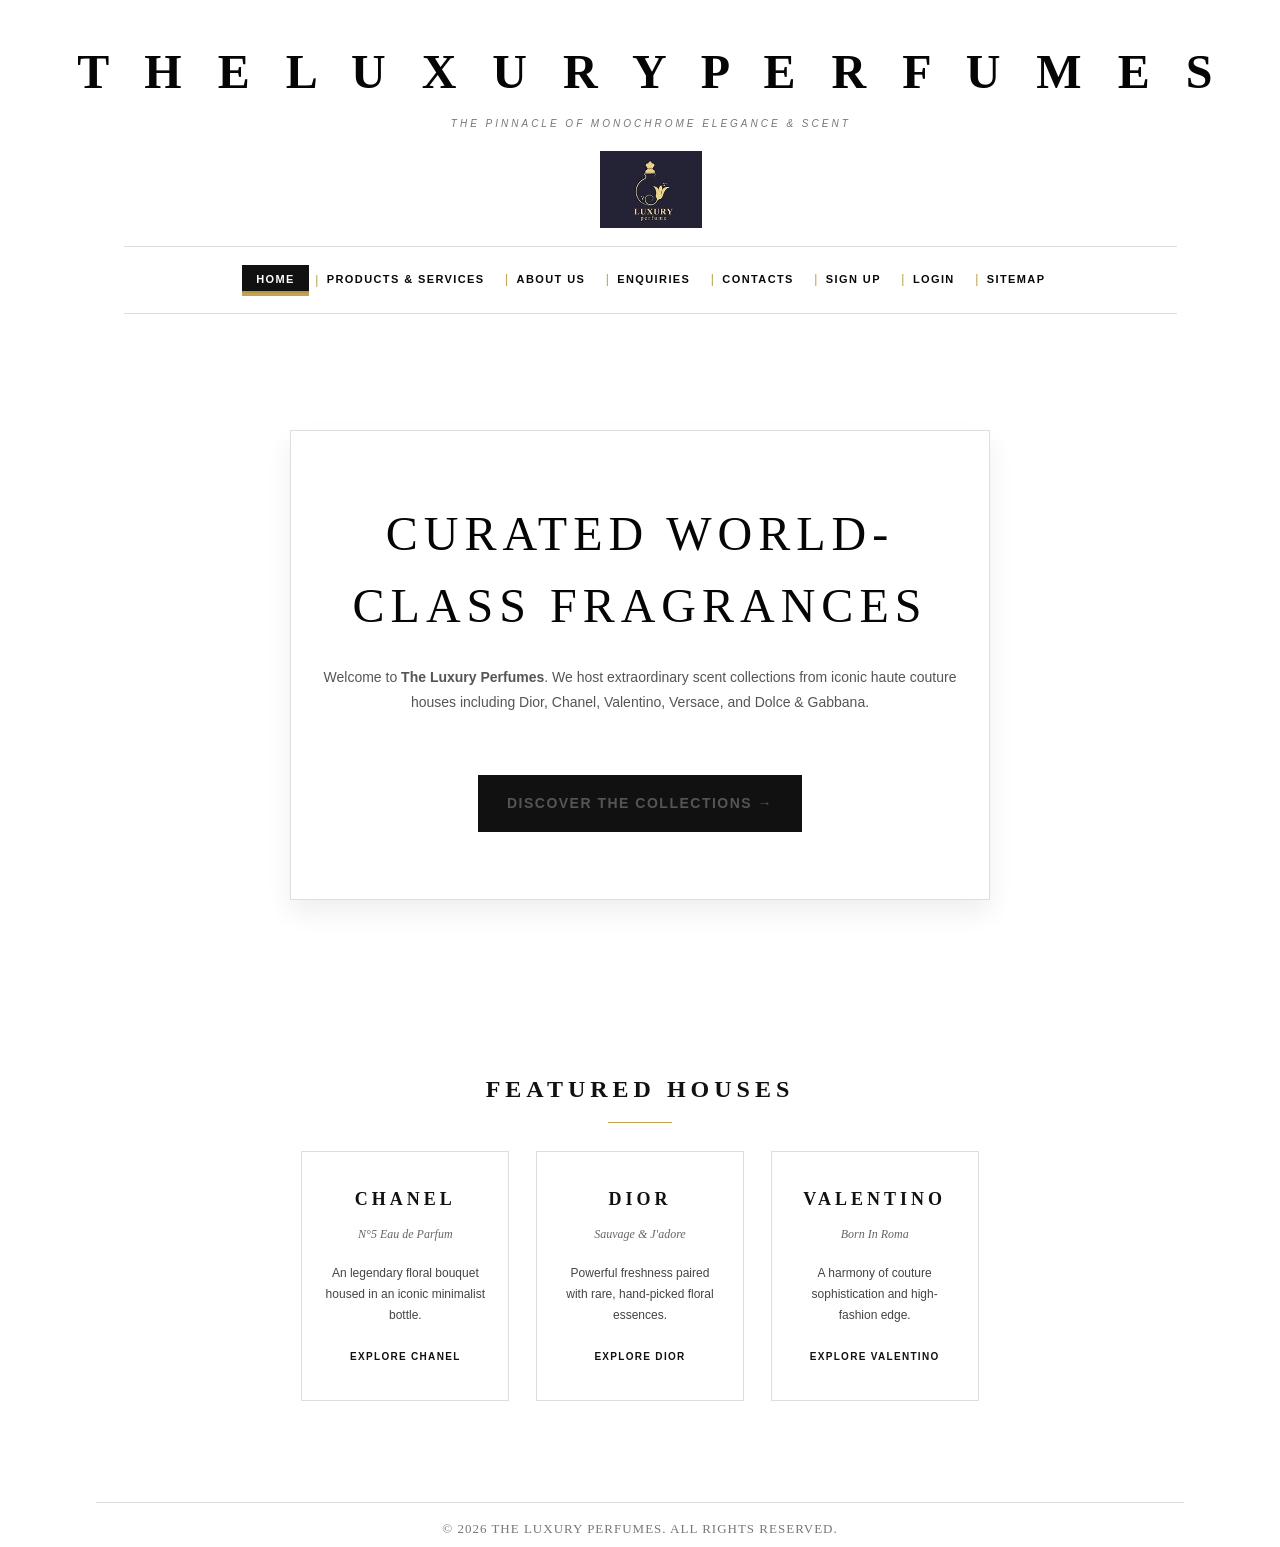
==== commit d17f8c71: "Fix broken images on GitHub Pages: rename _image to images, fix file-name casing Co-authored-by: are" ====
--- a/index.html
+++ b/index.html
@@ -10,10 +10,8 @@
     <meta name="description"
       content="Curated fragrances crafted for the bold and unique.">
 
-    <!-- Website logo / browser tab icon -->
-    <link rel="icon" type="image/jpeg" href="_image/logo.jpg">
-
-    <!-- Add your canonical URL after purchasing and connecting your domain -->
+    <!-- Website logo -->
+    <link rel="icon" type="image/jpeg" href="images/logo.jpg">
     <!-- <link rel="canonical" href="https://theluxuryperfume.co.za/"> -->
 
     <link rel="stylesheet" href="CSS/style.css">
@@ -31,7 +29,7 @@
                 <p><font face="Times New Roman" size="3"><i>THE PINNACLE OF MONOCHROME ELEGANCE & SCENT</i></font></p>
 
                 <!-- WEBSITE LOGO -->
-                <img src="_image/logo.jpg" alt="The Luxury Perfumes logo" width="180">
+                <img src="images/logo.jpg" alt="The Luxury Perfumes logo" width="180">
 
                 <hr width="85%" size="1" color="black" />
 
@@ -151,8 +149,8 @@
     </table>
 
     <!-- JAVASCRIPT -->
-    <script src="js/forms.js"></script>
-    <script src="js/main.js"></script>
+    <script src="js_assets/forms.js"></script>
+    <script src="js_assets/main.js"></script>
 
 </body>
 </html>
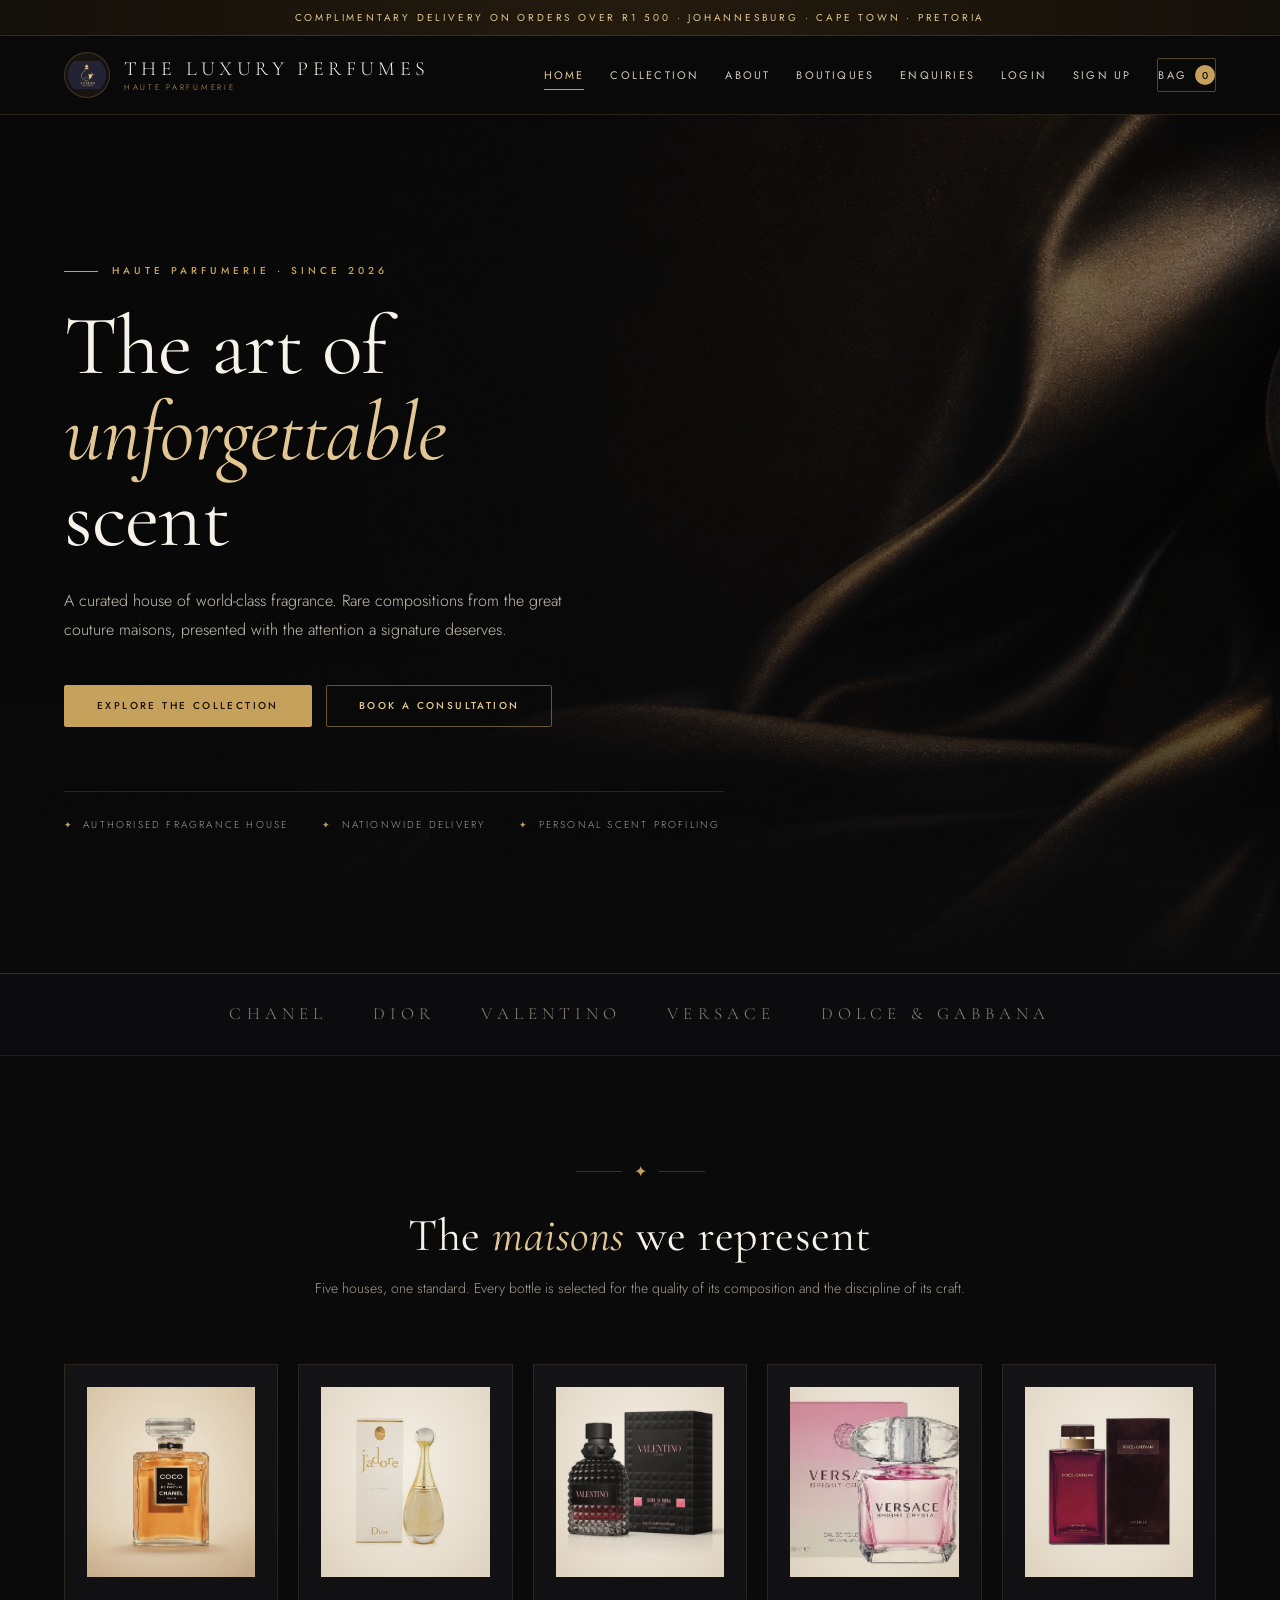
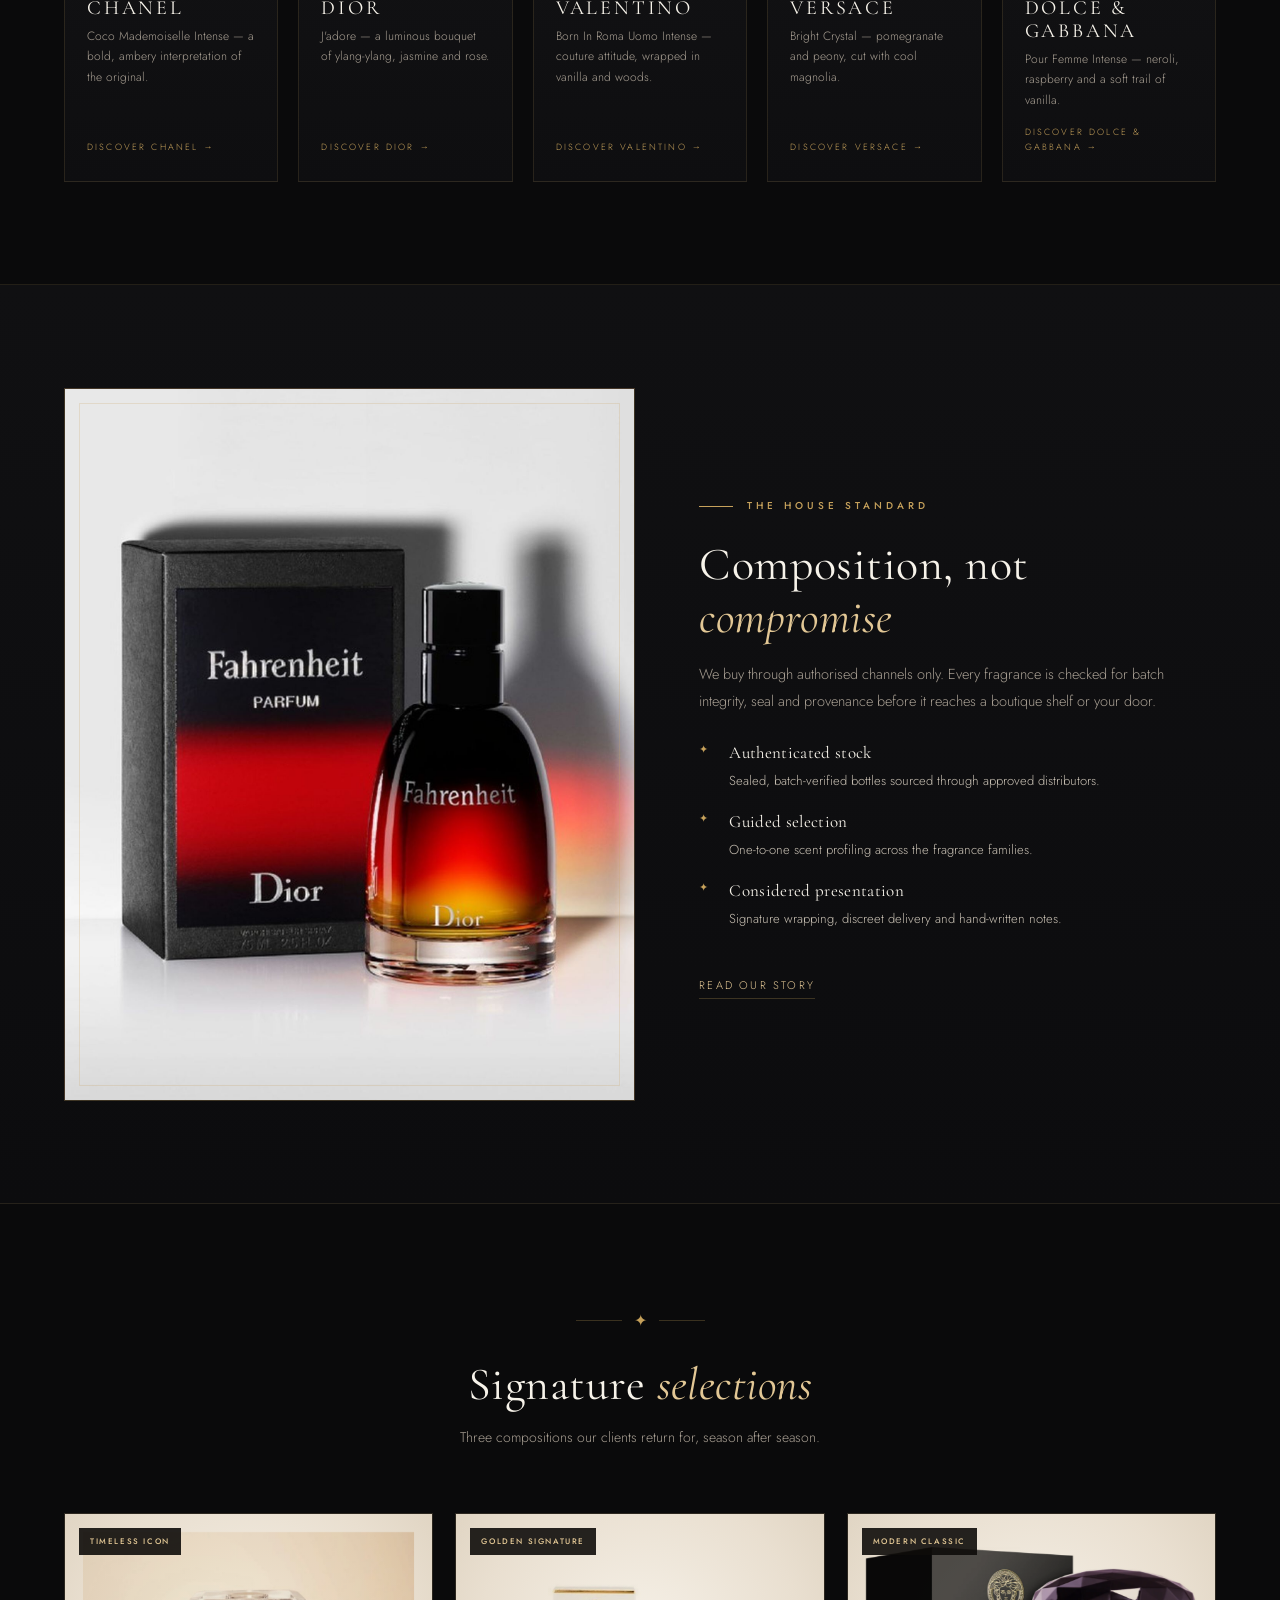
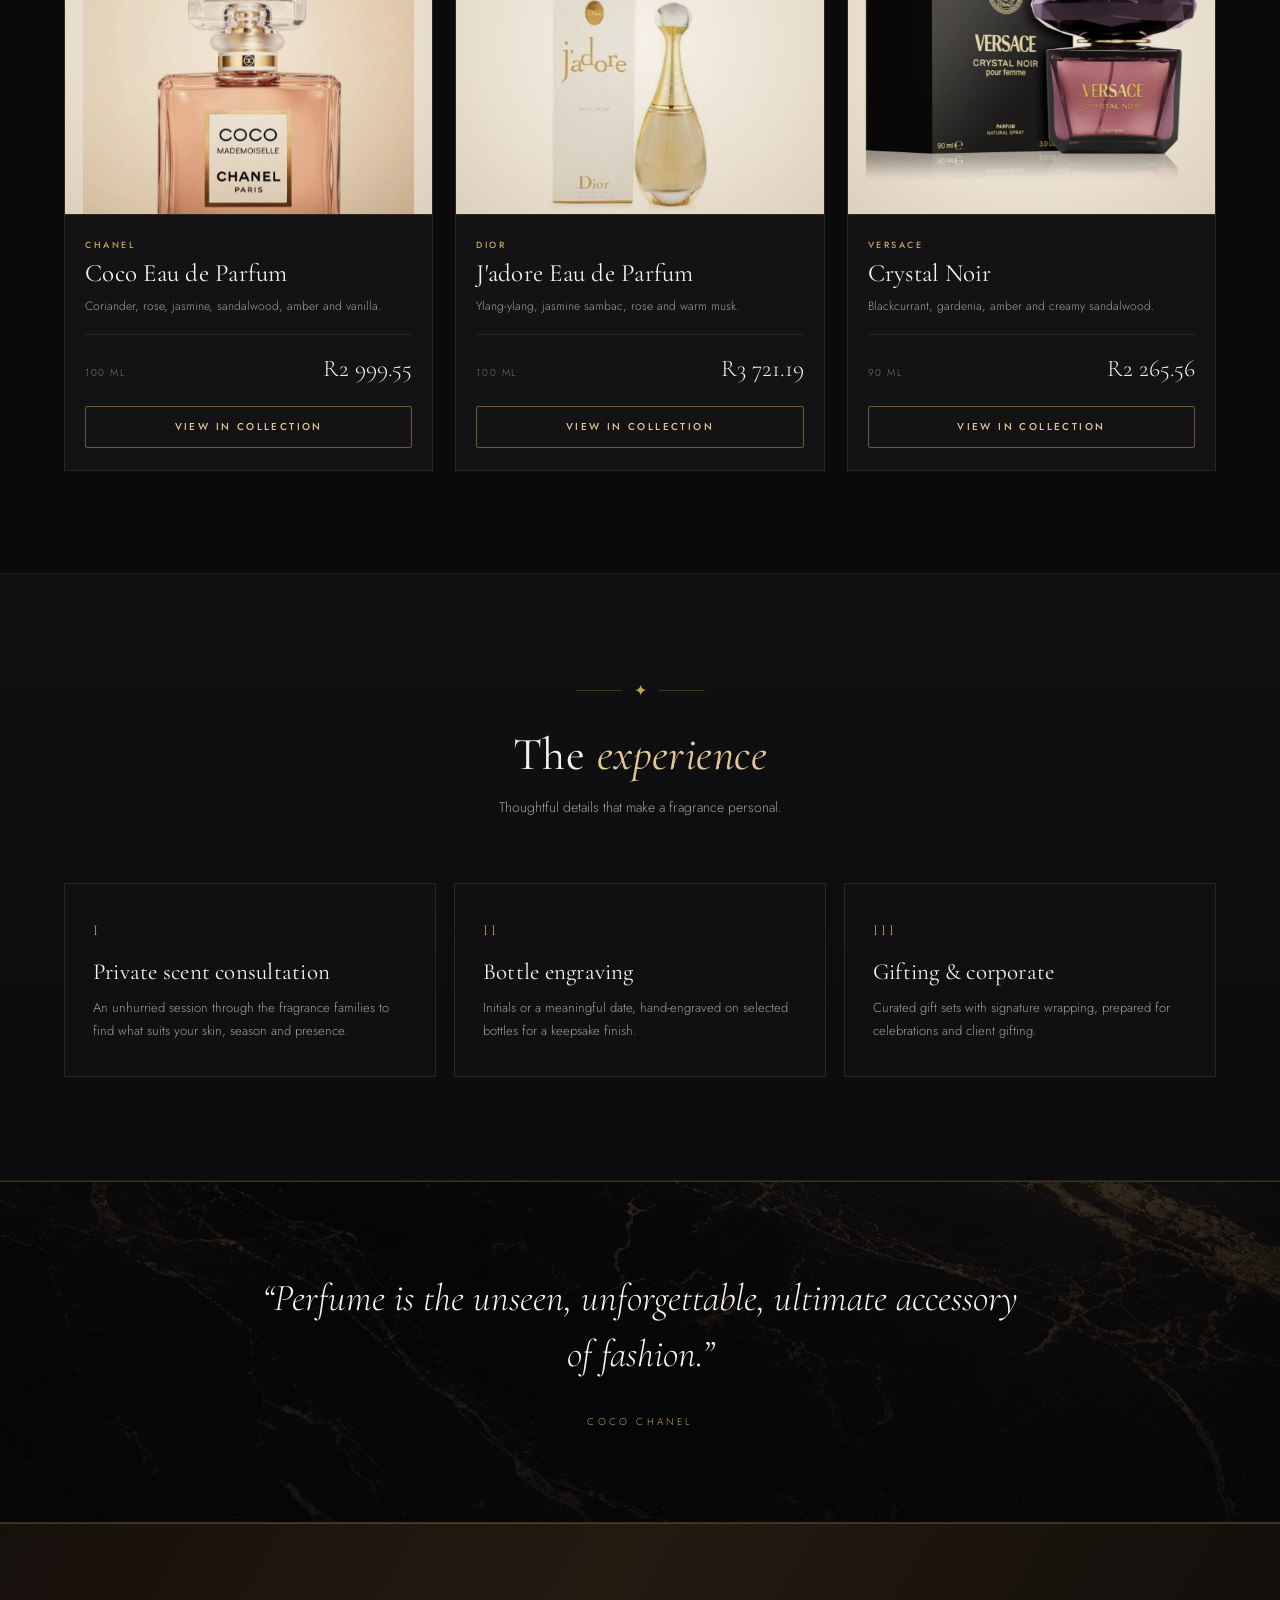
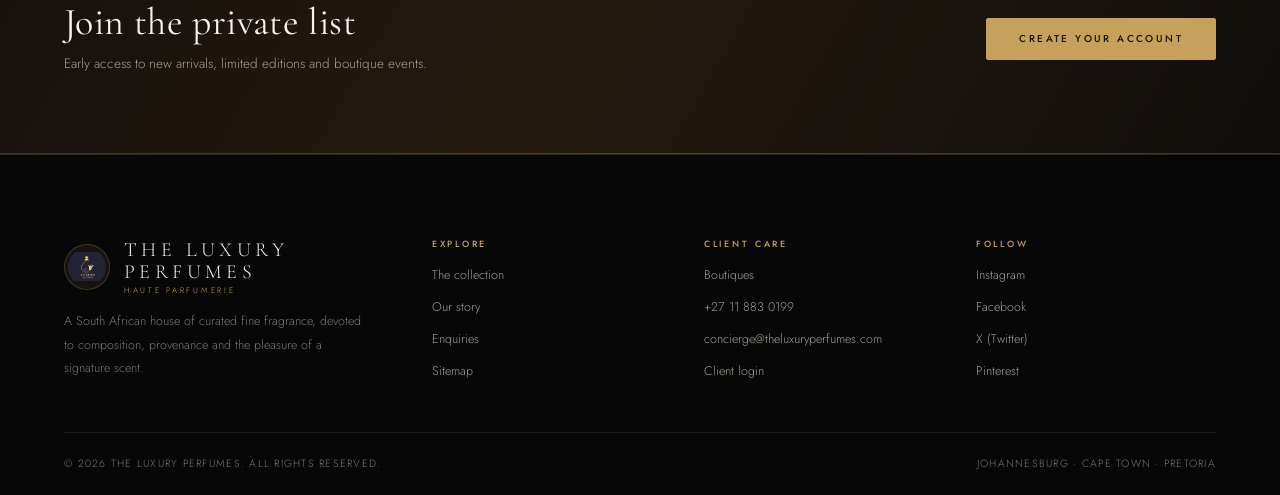
==== commit 9656db51: "Redesign: unified black-and-gold design system, rebuilt pages, working filters and cart drawer Co-au" ====
--- a/index.html
+++ b/index.html
@@ -1,156 +1,369 @@
-
 <!DOCTYPE html>
-<html>
+<html lang="en">
 <head>
-    <title>THE LUXURY PERFUMES | Haute Parfumerie</title>
-
     <meta charset="UTF-8">
     <meta name="viewport" content="width=device-width, initial-scale=1.0">
-
-    <meta name="description"
-      content="Curated fragrances crafted for the bold and unique.">
-
-    <!-- Website logo -->
+    <title>The Luxury Perfumes | Haute Parfumerie in South Africa</title>
+    <meta name="description" content="The Luxury Perfumes is a South African haute parfumerie curating signature scents from Chanel, Dior, Valentino, Versace and Dolce &amp; Gabbana.">
+    <meta name="theme-color" content="#0a0a0b">
+
+    <meta property="og:title" content="The Luxury Perfumes | Haute Parfumerie">
+    <meta property="og:description" content="Curated world-class fragrances, personal scent profiling and private boutique consultations.">
+    <meta property="og:type" content="website">
+    <meta property="og:image" content="images/texture-silk.jpg">
+
     <link rel="icon" type="image/jpeg" href="images/logo.jpg">
-    <!-- <link rel="canonical" href="https://theluxuryperfume.co.za/"> -->
-
+    <link rel="preconnect" href="https://fonts.googleapis.com">
+    <link rel="preconnect" href="https://fonts.gstatic.com" crossorigin>
+    <link href="https://fonts.googleapis.com/css2?family=Cormorant+Garamond:ital,wght@0,300;0,400;0,500;1,400&family=Jost:wght@200;300;400;500&display=swap" rel="stylesheet">
     <link rel="stylesheet" href="CSS/style.css">
-
 </head>
-<body bgcolor="white" text="black">
-
-    <!-- GLOBAL HEADER & NAVIGATION -->
-    <table width="100%" cellpadding="10" cellspacing="0" border="0">
-        <tr align="center">
-            <td class="hero-inner">
-            <td>
-                <h1><font face="Times New Roman" size="7"><b>T H E  L U X U R Y  P E R F U M E S</b></font></h1>
-
-                <p><font face="Times New Roman" size="3"><i>THE PINNACLE OF MONOCHROME ELEGANCE & SCENT</i></font></p>
-
-                <!-- WEBSITE LOGO -->
-                <img src="images/logo.jpg" alt="The Luxury Perfumes logo" width="180">
-
-                <hr width="85%" size="1" color="black" />
-
-                <p>
-                    <font face="Times New Roman" size="3">
-                        <a href="index.html"><b>HOME</b></a> 
-                        <a href="products.html">PRODUCTS & SERVICES</a> 
-                        <a href="about.html">ABOUT US</a> 
-                        <a href="enquiries.html">ENQUIRIES</a> 
-                        <a href="contacts.html">CONTACTS</a> 
-                        <a href="signup.html">SIGN UP</a> 
-                        <a href="login.html">LOGIN</a>
-                        <a href="sitemap.html">SITEMAP</a>
-                    </font>
-                </p>
-
-                <hr width="85%" size="1" color="black" />
-            </td>
-        </tr>
-    </table>
-
-    <br /><br />
-
-    <!-- HERO SECTION -->
-    <table width="80%" align="center" cellpadding="25" cellspacing="0" border="1">
-        <tr align="center">
-            <td>
-                <br />
-
-                <h2><font face="Times New Roman" size="10">CURATED WORLD-CLASS FRAGRANCES</font></h2>
-
-                <p><font face="Times New Roman" size="4">Welcome to <b>The Luxury Perfumes</b>. We host extraordinary scent collections from iconic haute couture houses including Dior, Chanel, Valentino, Versace, and Dolce & Gabbana.</font></p>
-
-                <br />
-
-                <p><a href="products.html"><font face="Times New Roman" size="4"><b>DISCOVER THE COLLECTIONS &rarr;</b></font></a></p>
-
-                <br />
-            </td>
-        </tr>
-    </table>
-
-    <br /><br />
-
-    <!-- BRAND SHOWCASE GRID -->
-    <table width="85%" align="center" cellpadding="10" cellspacing="0" border="0">
-        <tr align="center">
-            <td colspan="3">
-                <h3><font face="Times New Roman" size="5">FEATURED HOUSES</font></h3>
-
-                <hr width="25%" size="1" color="black" />
-
-                <br />
-            </td>
-        </tr>
-
-        <tr align="center" valign="top">
-            <td width="33%">
-                <table width="95%" cellpadding="12" border="1">
-                    <tr align="center">
-                        <td>
-                            <h4><font face="Times New Roman" size="4">CHANEL</font></h4>
-
-                            <p><font face="Times New Roman" size="2"><i>N°5 Eau de Parfum</i></font></p>
-
-                            <p><font face="Times New Roman" size="2">An legendary floral bouquet housed in an iconic minimalist bottle.</font></p>
-
-                            <p><a href="products.html">Explore Chanel</a></p>
-                        </td>
-                    </tr>
-                </table>
-            </td>
-
-            <td width="33%">
-                <table width="95%" cellpadding="12" border="1">
-                    <tr align="center">
-                        <td>
-                            <h4><font face="Times New Roman" size="4">DIOR</font></h4>
-
-                            <p><font face="Times New Roman" size="2"><i>Sauvage & J'adore</i></font></p>
-
-                            <p><font face="Times New Roman" size="2">Powerful freshness paired with rare, hand-picked floral essences.</font></p>
-
-                            <p><a href="products.html">Explore Dior</a></p>
-                        </td>
-                    </tr>
-                </table>
-            </td>
-
-            <td width="33%">
-                <table width="95%" cellpadding="12" border="1">
-                    <tr align="center">
-                        <td>
-                            <h4><font face="Times New Roman" size="4">VALENTINO</font></h4>
-
-                            <p><font face="Times New Roman" size="2"><i>Born In Roma</i></font></p>
-
-                            <p><font face="Times New Roman" size="2">A harmony of couture sophistication and high-fashion edge.</font></p>
-
-                            <p><a href="products.html">Explore Valentino</a></p>
-                        </td>
-                    </tr>
-                </table>
-            </td>
-        </tr>
-    </table>
-
-    <br /><br /><hr width="85%" size="1" color="black" />
+<body>
+
+    <a class="skip-link" href="#main">Skip to content</a>
+
+    <div class="announce">
+        Complimentary delivery on orders over R1&nbsp;500 · Johannesburg · Cape Town · Pretoria
+    </div>
+
+    <!-- HEADER -->
+    <header class="site-header" id="site-header">
+        <div class="container header-inner">
+            <a class="brand" href="index.html" aria-label="The Luxury Perfumes — home">
+                <img class="brand-mark" src="images/logo.jpg" alt="">
+                <span class="brand-text">
+                    <span class="brand-name">The Luxury Perfumes</span>
+                    <span class="brand-tag">Haute Parfumerie</span>
+                </span>
+            </a>
+
+            <button class="nav-toggle" type="button" aria-label="Open navigation"
+                    aria-expanded="false" aria-controls="primary-nav">
+                <span></span>
+            </button>
+
+            <nav class="nav" id="primary-nav" aria-label="Primary">
+                <a href="index.html" aria-current="page">Home</a>
+                <a href="products.html">Collection</a>
+                <a href="about.html">About</a>
+                <a href="contacts.html">Boutiques</a>
+                <a href="enquiries.html">Enquiries</a>
+                <a href="login.html">Login</a>
+                <a href="signup.html">Sign Up</a>
+                <a class="cart-trigger" href="products.html#lp-cart" data-cart-open>
+                    Bag <span id="lp-cart-count" aria-live="polite">0</span>
+                </a>
+            </nav>
+        </div>
+    </header>
+
+    <main id="main">
+
+        <!-- HERO -->
+        <section class="hero">
+            <div class="hero-inner">
+                <div class="hero-copy">
+                    <span class="eyebrow">Haute Parfumerie · Since 2026</span>
+                    <h1>The art of <em>unforgettable</em> scent</h1>
+                    <p class="hero-sub">
+                        A curated house of world-class fragrance. Rare compositions
+                        from the great couture maisons, presented with the attention
+                        a signature deserves.
+                    </p>
+                    <div class="hero-actions">
+                        <a class="btn" href="products.html">Explore the collection</a>
+                        <a class="btn btn-ghost" href="enquiries.html">Book a consultation</a>
+                    </div>
+                    <ul class="hero-meta">
+                        <li>Authorised fragrance house</li>
+                        <li>Nationwide delivery</li>
+                        <li>Personal scent profiling</li>
+                    </ul>
+                </div>
+            </div>
+        </section>
+
+        <!-- HOUSE STRIP -->
+        <div class="house-strip">
+            <div class="container">
+                <ul>
+                    <li>Chanel</li>
+                    <li>Dior</li>
+                    <li>Valentino</li>
+                    <li>Versace</li>
+                    <li>Dolce &amp; Gabbana</li>
+                </ul>
+            </div>
+        </div>
+
+        <!-- FEATURED HOUSES -->
+        <section class="section" aria-labelledby="houses-title">
+            <div class="container">
+                <div class="section-head reveal">
+                    <div class="rule-mark">✦</div>
+                    <h2 class="section-title" id="houses-title">The <em>maisons</em> we represent</h2>
+                    <p class="section-sub">
+                        Five houses, one standard. Every bottle is selected for the
+                        quality of its composition and the discipline of its craft.
+                    </p>
+                </div>
+
+                <div class="house-grid">
+                    <a class="house-card reveal" href="products.html#product-chanel-coco-mademoiselle">
+                        <span class="house-media">
+                            <img src="images/chanel-studio.jpg" alt="Chanel Coco Mademoiselle Intense bottle" loading="lazy">
+                        </span>
+                        <h3>Chanel</h3>
+                        <p>Coco Mademoiselle Intense — a bold, ambery interpretation of the original.</p>
+                        <span class="card-link">Discover Chanel →</span>
+                    </a>
+
+                    <a class="house-card reveal" href="products.html#product-dior-jadore">
+                        <span class="house-media">
+                            <img src="images/dior.jpg" alt="Dior J'adore eau de parfum bottle and carton" loading="lazy">
+                        </span>
+                        <h3>Dior</h3>
+                        <p>J'adore — a luminous bouquet of ylang-ylang, jasmine and rose.</p>
+                        <span class="card-link">Discover Dior →</span>
+                    </a>
+
+                    <a class="house-card reveal" href="products.html#product-valentino-uomo-intense">
+                        <span class="house-media">
+                            <img src="images/valentino.webp" alt="Valentino Born In Roma Uomo Intense bottle" loading="lazy">
+                        </span>
+                        <h3>Valentino</h3>
+                        <p>Born In Roma Uomo Intense — couture attitude, wrapped in vanilla and woods.</p>
+                        <span class="card-link">Discover Valentino →</span>
+                    </a>
+
+                    <a class="house-card reveal" href="products.html#product-versace-bright-crystal">
+                        <span class="house-media">
+                            <img src="images/versace.webp" alt="Versace Bright Crystal eau de toilette bottle" loading="lazy">
+                        </span>
+                        <h3>Versace</h3>
+                        <p>Bright Crystal — pomegranate and peony, cut with cool magnolia.</p>
+                        <span class="card-link">Discover Versace →</span>
+                    </a>
+
+                    <a class="house-card reveal" href="products.html#product-dg-pour-femme-intense">
+                        <span class="house-media">
+                            <img src="images/dolcegabbana.png" alt="Dolce and Gabbana Pour Femme Intense bottle" loading="lazy">
+                        </span>
+                        <h3>Dolce &amp; Gabbana</h3>
+                        <p>Pour Femme Intense — neroli, raspberry and a soft trail of vanilla.</p>
+                        <span class="card-link">Discover Dolce &amp; Gabbana →</span>
+                    </a>
+                </div>
+            </div>
+        </section>
+
+        <!-- FEATURE / PHILOSOPHY -->
+        <section class="section section-alt" aria-labelledby="craft-title">
+            <div class="container feature">
+                <div class="feature-media reveal">
+                    <img src="images/dior1.jpg" alt="Dior Fahrenheit Parfum bottle with shadow play" loading="lazy">
+                </div>
+                <div class="feature-body reveal">
+                    <span class="eyebrow">The house standard</span>
+                    <h2 class="section-title" id="craft-title">Composition, not <em>compromise</em></h2>
+                    <p>
+                        We buy through authorised channels only. Every fragrance is
+                        checked for batch integrity, seal and provenance before it
+                        reaches a boutique shelf or your door.
+                    </p>
+                    <ul class="feature-list">
+                        <li>
+                            <strong>Authenticated stock</strong>
+                            Sealed, batch-verified bottles sourced through approved distributors.
+                        </li>
+                        <li>
+                            <strong>Guided selection</strong>
+                            One-to-one scent profiling across the fragrance families.
+                        </li>
+                        <li>
+                            <strong>Considered presentation</strong>
+                            Signature wrapping, discreet delivery and hand-written notes.
+                        </li>
+                    </ul>
+                    <a class="link-underline" href="about.html">Read our story</a>
+                </div>
+            </div>
+        </section>
+
+        <!-- SIGNATURE SELECTION -->
+        <section class="section" aria-labelledby="signature-title">
+            <div class="container">
+                <div class="section-head reveal">
+                    <div class="rule-mark">✦</div>
+                    <h2 class="section-title" id="signature-title">Signature <em>selections</em></h2>
+                    <p class="section-sub">
+                        Three compositions our clients return for, season after season.
+                    </p>
+                </div>
+
+                <div class="product-grid">
+                    <article class="product-card reveal">
+                        <div class="product-media">
+                            <span class="product-tag">Timeless icon</span>
+                            <img src="images/coco-studio.jpg" alt="Chanel Coco eau de parfum bottle" loading="lazy">
+                        </div>
+                        <div class="product-body">
+                            <p class="product-brand">Chanel</p>
+                            <h3 class="product-name">Coco Eau de Parfum</h3>
+                            <p class="product-notes">Coriander, rose, jasmine, sandalwood, amber and vanilla.</p>
+                            <div class="product-meta">
+                                <span class="product-size">100 ml</span>
+                                <span class="product-price">R2 999.55</span>
+                            </div>
+                            <a class="btn btn-ghost btn-block" href="products.html#product-chanel-coco-edp">View in collection</a>
+                        </div>
+                    </article>
+
+                    <article class="product-card reveal">
+                        <div class="product-media">
+                            <span class="product-tag">Golden signature</span>
+                            <img src="images/dior.jpg" alt="Dior J'adore eau de parfum bottle" loading="lazy">
+                        </div>
+                        <div class="product-body">
+                            <p class="product-brand">Dior</p>
+                            <h3 class="product-name">J'adore Eau de Parfum</h3>
+                            <p class="product-notes">Ylang-ylang, jasmine sambac, rose and warm musk.</p>
+                            <div class="product-meta">
+                                <span class="product-size">100 ml</span>
+                                <span class="product-price">R3 721.19</span>
+                            </div>
+                            <a class="btn btn-ghost btn-block" href="products.html#product-dior-jadore">View in collection</a>
+                        </div>
+                    </article>
+
+                    <article class="product-card reveal">
+                        <div class="product-media">
+                            <span class="product-tag">Modern classic</span>
+                            <img src="images/versage1.webp" alt="Versace Crystal Noir eau de parfum bottle" loading="lazy">
+                        </div>
+                        <div class="product-body">
+                            <p class="product-brand">Versace</p>
+                            <h3 class="product-name">Crystal Noir</h3>
+                            <p class="product-notes">Blackcurrant, gardenia, amber and creamy sandalwood.</p>
+                            <div class="product-meta">
+                                <span class="product-size">90 ml</span>
+                                <span class="product-price">R2 265.56</span>
+                            </div>
+                            <a class="btn btn-ghost btn-block" href="products.html#product-versace-crystal-noir">View in collection</a>
+                        </div>
+                    </article>
+                </div>
+            </div>
+        </section>
+
+        <!-- SERVICES -->
+        <section class="section section-alt" aria-labelledby="services-title">
+            <div class="container">
+                <div class="section-head reveal">
+                    <div class="rule-mark">✦</div>
+                    <h2 class="section-title" id="services-title">The <em>experience</em></h2>
+                    <p class="section-sub">Thoughtful details that make a fragrance personal.</p>
+                </div>
+
+                <div class="service-grid">
+                    <article class="service-card reveal">
+                        <span class="service-num">I</span>
+                        <h3>Private scent consultation</h3>
+                        <p>An unhurried session through the fragrance families to find what suits your skin, season and presence.</p>
+                    </article>
+
+                    <article class="service-card reveal">
+                        <span class="service-num">II</span>
+                        <h3>Bottle engraving</h3>
+                        <p>Initials or a meaningful date, hand-engraved on selected bottles for a keepsake finish.</p>
+                    </article>
+
+                    <article class="service-card reveal">
+                        <span class="service-num">III</span>
+                        <h3>Gifting &amp; corporate</h3>
+                        <p>Curated gift sets with signature wrapping, prepared for celebrations and client gifting.</p>
+                    </article>
+                </div>
+            </div>
+        </section>
+
+        <!-- QUOTE -->
+        <section class="quote-panel">
+            <blockquote>
+                “Perfume is the unseen, unforgettable, ultimate accessory of fashion.”
+            </blockquote>
+            <cite>Coco Chanel</cite>
+        </section>
+
+        <!-- VIP BAND -->
+        <section class="vip-band">
+            <div class="container vip-inner">
+                <div>
+                    <h2>Join the private list</h2>
+                    <p>Early access to new arrivals, limited editions and boutique events.</p>
+                </div>
+                <a class="btn" href="signup.html">Create your account</a>
+            </div>
+        </section>
+
+    </main>
 
     <!-- FOOTER -->
-    <table width="100%" cellpadding="10" cellspacing="0" border="0">
-        <tr align="center">
-            <td>
-                <p><font face="Times New Roman" size="2">&copy; 2026 THE LUXURY PERFUMES. ALL RIGHTS RESERVED.</font></p>
-            </td>
-        </tr>
-    </table>
-
-    <!-- JAVASCRIPT -->
-    <script src="js_assets/forms.js"></script>
+    <footer class="site-footer">
+        <div class="container">
+            <div class="footer-grid">
+                <div class="footer-brand">
+                    <a class="brand" href="index.html">
+                        <img class="brand-mark" src="images/logo.jpg" alt="">
+                        <span class="brand-text">
+                            <span class="brand-name">The Luxury Perfumes</span>
+                            <span class="brand-tag">Haute Parfumerie</span>
+                        </span>
+                    </a>
+                    <p>
+                        A South African house of curated fine fragrance, devoted to
+                        composition, provenance and the pleasure of a signature scent.
+                    </p>
+                </div>
+
+                <div class="footer-col">
+                    <h4>Explore</h4>
+                    <ul>
+                        <li><a href="products.html">The collection</a></li>
+                        <li><a href="about.html">Our story</a></li>
+                        <li><a href="enquiries.html">Enquiries</a></li>
+                        <li><a href="sitemap.html">Sitemap</a></li>
+                    </ul>
+                </div>
+
+                <div class="footer-col">
+                    <h4>Client care</h4>
+                    <ul>
+                        <li><a href="contacts.html">Boutiques</a></li>
+                        <li><a href="tel:+27118830199">+27 11 883 0199</a></li>
+                        <li><a href="mailto:concierge@theluxuryperfumes.com">concierge@theluxuryperfumes.com</a></li>
+                        <li><a href="login.html">Client login</a></li>
+                    </ul>
+                </div>
+
+                <div class="footer-col">
+                    <h4>Follow</h4>
+                    <ul>
+                        <li><a href="https://instagram.com" target="_blank" rel="noopener noreferrer">Instagram</a></li>
+                        <li><a href="https://facebook.com" target="_blank" rel="noopener noreferrer">Facebook</a></li>
+                        <li><a href="https://x.com" target="_blank" rel="noopener noreferrer">X (Twitter)</a></li>
+                        <li><a href="https://pinterest.com" target="_blank" rel="noopener noreferrer">Pinterest</a></li>
+                    </ul>
+                </div>
+            </div>
+
+            <div class="footer-bottom">
+                <span>&copy; <span data-year>2026</span> The Luxury Perfumes. All rights reserved.</span>
+                <span>Johannesburg · Cape Town · Pretoria</span>
+            </div>
+        </div>
+    </footer>
+
     <script src="js_assets/main.js"></script>
-
 </body>
 </html>
--- a/CSS/style.css
+++ b/CSS/style.css
@@ -1,1639 +1,2124 @@
 /* =========================================================
-   THE LUXURY PERFUMES
-   ORIGINAL CSS + LUXURY PRODUCT PAGE DESIGN
+   THE LUXURY PERFUMES — DESIGN SYSTEM
+   A single, consistent visual language for every page.
+   1. Tokens          5. Hero           9.  Catalogue
+   2. Reset/Base      6. Sections      10.  Cart drawer
+   3. Header/Nav      7. Cards         11.  Forms
+   4. Buttons         8. Split/Feature 12.  Footer / Responsive
    ========================================================= */
 
-
 /* =========================
-   GLOBAL RESET
+   1. DESIGN TOKENS
    ========================= */
 
-* {
+:root {
+    /* Surfaces */
+    --ink: #0a0a0b;
+    --ink-2: #101012;
+    --panel: #16161a;
+    --panel-2: #1c1c21;
+    --ivory: #f7f3ea;
+    --paper: #fcfaf5;
+
+    /* Metal */
+    --gold: #c6a15b;
+    --gold-soft: #e2c795;
+    --gold-deep: #9c7b3c;
+    --gold-line: rgba(198, 161, 91, 0.26);
+    --gold-glow: rgba(198, 161, 91, 0.14);
+
+    /* Type colours */
+    --text: #ece6db;
+    --muted: #a79e92;
+    --faint: #7d766d;
+    --ink-text: #201c17;
+    --ink-muted: #5f574d;
+
+    /* Fonts */
+    --serif: "Cormorant Garamond", "Playfair Display", Georgia,
+             "Times New Roman", serif;
+    --sans: "Jost", "Helvetica Neue", Helvetica, Arial, sans-serif;
+
+    /* Rhythm */
+    --space-1: 8px;
+    --space-2: 16px;
+    --space-3: 24px;
+    --space-4: 40px;
+    --space-5: 64px;
+    --space-6: 96px;
+    --radius: 2px;
+    --header-h: 78px;
+    --ease: cubic-bezier(0.22, 0.61, 0.36, 1);
+}
+
+/* =========================
+   2. RESET & BASE
+   ========================= */
+
+*,
+*::before,
+*::after {
     box-sizing: border-box;
 }
 
 html {
     scroll-behavior: smooth;
+    -webkit-text-size-adjust: 100%;
+    scroll-padding-top: calc(var(--header-h) + 24px);
 }
 
 body {
     margin: 0;
+    background: var(--ink);
+    color: var(--text);
+    font-family: var(--sans);
+    font-size: 16px;
+    font-weight: 300;
+    line-height: 1.7;
+    -webkit-font-smoothing: antialiased;
+    overflow-x: hidden;
+}
+
+body.no-scroll {
+    overflow: hidden;
+}
+
+h1, h2, h3, h4 {
+    margin: 0;
+    font-family: var(--serif);
+    font-weight: 400;
+    line-height: 1.15;
+    letter-spacing: 0.01em;
+    color: var(--ivory);
+}
+
+p {
+    margin: 0 0 1em;
+}
+
+p:last-child {
+    margin-bottom: 0;
+}
+
+a {
+    color: var(--gold);
+    text-decoration: none;
+    transition: color 0.2s var(--ease);
+}
+
+a:hover {
+    color: var(--gold-soft);
+}
+
+img {
+    display: block;
+    max-width: 100%;
+    height: auto;
+}
+
+ul {
+    margin: 0;
     padding: 0;
-    background: #ffffff !important;
-    color: #111111 !important;
-    font-family: Arial, Helvetica, sans-serif;
-}
-
-h1, h2, h3, h4, p {
-    margin-top: 0;
-}
-
-
-/* =========================================================
-   ORIGINAL HOMEPAGE HEADER
-   ========================================================= */
-
-body > table:first-of-type {
-    width: 100%;
-    margin: 0 auto;
-    padding: 25px 0 0;
-}
-
-body > table:first-of-type td {
-    padding: 10px;
-}
-
-body > table:first-of-type h1 {
-    margin: 8px 0 12px;
-    font-family: "Times New Roman", Georgia, serif;
-    font-size: 40px !important;
-    font-weight: bold;
-    letter-spacing: 12px;
-    line-height: 1.2;
-    color: #050505;
-}
-
-body > table:first-of-type h1 + p {
-    margin: 0 0 18px;
-}
-
-body > table:first-of-type h1 + p font {
-    font-family: Arial, Helvetica, sans-serif !important;
-    font-size: 10px !important;
-    font-style: italic;
-    letter-spacing: 3px;
-    color: #777777;
-}
-
-body > table:first-of-type img {
-    display: block;
-    width: 102px;
-    height: 78px;
-    object-fit: contain;
-    margin: 20px auto 17px;
-}
-
-body > table:first-of-type hr {
-    width: 85% !important;
+    list-style: none;
+}
+
+hr {
     height: 1px;
     border: 0;
-    border-top: 1px solid #dddddd;
-    margin: 0 auto;
-}
-
-
-/* =========================================================
-   ORIGINAL NAVIGATION
-   ========================================================= */
-
-body > table:first-of-type td > p:nth-of-type(2) {
-    margin: 17px auto;
+    background: var(--gold-line);
+    margin: var(--space-4) 0;
+}
+
+::selection {
+    background: var(--gold);
+    color: var(--ink);
+}
+
+:focus-visible {
+    outline: 2px solid var(--gold-soft);
+    outline-offset: 3px;
+}
+
+.container {
+    width: min(1220px, 90%);
+    margin-inline: auto;
+}
+
+.visually-hidden {
+    position: absolute !important;
+    width: 1px;
+    height: 1px;
+    padding: 0;
+    margin: -1px;
+    overflow: hidden;
+    clip: rect(0 0 0 0);
     white-space: nowrap;
-}
-
-body > table:first-of-type td > p:nth-of-type(2) a {
-    display: inline-block;
+    border: 0;
+}
+
+.skip-link {
+    position: absolute;
+    top: -60px;
+    left: 16px;
+    z-index: 200;
+    padding: 10px 18px;
+    background: var(--gold);
+    color: var(--ink);
+    font-size: 12px;
+    letter-spacing: 1px;
+    text-transform: uppercase;
+}
+
+.skip-link:focus {
+    top: 12px;
+}
+
+/* =========================
+   3. ANNOUNCEMENT + HEADER
+   ========================= */
+
+.announce {
+    padding: 9px 16px;
+    background: linear-gradient(90deg, #14100a, #241b0e 50%, #14100a);
+    border-bottom: 1px solid rgba(198, 161, 91, 0.18);
+    color: var(--gold-soft);
+    font-size: 10px;
+    font-weight: 400;
+    letter-spacing: 0.28em;
+    text-align: center;
+    text-transform: uppercase;
+}
+
+.site-header {
+    position: sticky;
+    top: 0;
+    z-index: 90;
+    background: rgba(10, 10, 11, 0.86);
+    backdrop-filter: blur(14px) saturate(120%);
+    border-bottom: 1px solid rgba(198, 161, 91, 0.16);
+    transition: background 0.3s var(--ease), box-shadow 0.3s var(--ease);
+}
+
+.site-header.is-scrolled {
+    background: rgba(8, 8, 9, 0.97);
+    box-shadow: 0 18px 40px rgba(0, 0, 0, 0.5);
+}
+
+.header-inner {
+    display: flex;
+    align-items: center;
+    justify-content: space-between;
+    gap: var(--space-3);
+    min-height: var(--header-h);
+}
+
+.brand {
+    display: flex;
+    align-items: center;
+    gap: 14px;
+    color: var(--ivory);
+    min-width: 0;
+}
+
+.brand:hover {
+    color: var(--ivory);
+}
+
+.brand-mark {
+    width: 46px;
+    height: 46px;
+    flex: 0 0 auto;
+    border-radius: 50%;
+    object-fit: contain;
+    background: #171310;
+    border: 1px solid var(--gold-line);
+    padding: 3px;
+}
+
+.brand-text {
+    display: flex;
+    flex-direction: column;
+    line-height: 1.1;
+}
+
+.brand-name {
+    font-family: var(--serif);
+    font-size: 20px;
+    letter-spacing: 0.22em;
+    text-transform: uppercase;
+    color: var(--ivory);
+}
+
+.brand-tag {
+    margin-top: 3px;
+    font-size: 8px;
+    letter-spacing: 0.34em;
+    text-transform: uppercase;
+    color: var(--gold);
+}
+
+.nav {
+    display: flex;
+    align-items: center;
+    gap: 26px;
+}
+
+.nav a {
     position: relative;
-    padding: 9px 14px;
-    color: #080808;
-    text-decoration: none;
-    font-family: Arial, Helvetica, sans-serif !important;
-    font-size: 11px !important;
-    font-weight: 600;
-    letter-spacing: 1.4px;
-    text-transform: uppercase;
-    transition: 0.2s ease;
-}
-
-body > table:first-of-type td > p:nth-of-type(2) a:not(:last-child)::after {
-    content: "|";
-    position: absolute;
-    right: -11px;
-    top: 8px;
-    color: #b89c48;
-    font-size: 12px;
-    font-weight: normal;
-}
-
-body > table:first-of-type td > p:nth-of-type(2) a:hover {
-    color: #b49745;
-}
-
-body > table:first-of-type td > p:nth-of-type(2) a:first-child {
-    padding: 10px 17px;
-    background: #111111;
-    color: #ffffff;
-}
-
-body > table:first-of-type td > p:nth-of-type(2) a:first-child::before {
+    padding: 6px 0;
+    color: #cfc7ba;
+    font-size: 11px;
+    font-weight: 400;
+    letter-spacing: 0.2em;
+    text-transform: uppercase;
+    white-space: nowrap;
+}
+
+.nav a::after {
     content: "";
     position: absolute;
     left: 0;
     right: 0;
     bottom: 0;
-    height: 2px;
-    background: #b49745;
-}
-
-body > table:first-of-type + br {
+    height: 1px;
+    background: var(--gold);
+    transform: scaleX(0);
+    transform-origin: left;
+    transition: transform 0.3s var(--ease);
+}
+
+.nav a:hover,
+.nav a:focus-visible,
+.nav a[aria-current="page"] {
+    color: var(--gold-soft);
+}
+
+.nav a:hover::after,
+.nav a[aria-current="page"]::after {
+    transform: scaleX(1);
+}
+
+.nav a[aria-current="page"] {
+    color: var(--gold-soft);
+}
+
+.nav-toggle {
+    display: none;
+    width: 44px;
+    height: 44px;
+    padding: 0;
+    border: 1px solid var(--gold-line);
+    background: transparent;
+    cursor: pointer;
+}
+
+.nav-toggle span,
+.nav-toggle span::before,
+.nav-toggle span::after {
     display: block;
-    height: 20px;
+    width: 18px;
+    height: 1px;
+    margin: 0 auto;
+    background: var(--gold-soft);
+    transition: transform 0.25s var(--ease), opacity 0.2s;
+}
+
+.nav-toggle span::before,
+.nav-toggle span::after {
     content: "";
-}
-
-
-/* =========================================================
-   ORIGINAL HOMEPAGE HERO
-   ========================================================= */
-
-body > table:nth-of-type(2) {
-    width: 51% !important;
-    max-width: 900px;
-    min-width: 700px;
-    margin: 68px auto 0 !important;
-    border: 1px solid #dedede !important;
-    background: #ffffff;
-    box-shadow: 0 12px 25px rgba(0, 0, 0, 0.07);
-}
-
-body > table:nth-of-type(2) > tbody > tr > td {
-    padding: 49px 24px !important;
-    border: 0 !important;
-}
-
-body > table:nth-of-type(2) > tbody > tr > td::before {
+    position: relative;
+}
+
+.nav-toggle span::before {
+    top: -6px;
+}
+
+.nav-toggle span::after {
+    top: 5px;
+}
+
+/* =========================
+   4. BUTTONS & LINKS
+   ========================= */
+
+.btn {
+    display: inline-flex;
+    align-items: center;
+    justify-content: center;
+    gap: 10px;
+    padding: 15px 32px;
+    border: 1px solid var(--gold);
+    border-radius: var(--radius);
+    background: var(--gold);
+    color: #191308;
+    font-family: var(--sans);
+    font-size: 10px;
+    font-weight: 500;
+    letter-spacing: 0.24em;
+    line-height: 1;
+    text-transform: uppercase;
+    cursor: pointer;
+    transition: background 0.25s var(--ease), color 0.25s var(--ease),
+                border-color 0.25s var(--ease), transform 0.25s var(--ease);
+}
+
+.btn:hover {
+    background: var(--gold-soft);
+    border-color: var(--gold-soft);
+    color: #191308;
+    transform: translateY(-1px);
+}
+
+.btn-ghost {
+    background: transparent;
+    color: var(--gold-soft);
+    border-color: rgba(198, 161, 91, 0.5);
+}
+
+.btn-ghost:hover {
+    background: rgba(198, 161, 91, 0.1);
+    color: var(--gold-soft);
+    border-color: var(--gold);
+}
+
+.btn-block {
+    width: 100%;
+}
+
+.btn:disabled {
+    opacity: 0.4;
+    cursor: not-allowed;
+    transform: none;
+}
+
+.link-underline {
+    display: inline-block;
+    padding-bottom: 3px;
+    border-bottom: 1px solid var(--gold-line);
+    color: var(--gold-soft);
+    font-size: 11px;
+    letter-spacing: 0.2em;
+    text-transform: uppercase;
+}
+
+.link-underline:hover {
+    border-color: var(--gold);
+    color: var(--gold-soft);
+}
+
+/* =========================
+   5. HEROES
+   ========================= */
+
+.hero {
+    position: relative;
+    display: flex;
+    align-items: center;
+    min-height: min(88vh, 780px);
+    padding: clamp(70px, 11vw, 140px) 0;
+    overflow: hidden;
+    isolation: isolate;
+    border-bottom: 1px solid var(--gold-line);
+}
+
+.hero::before {
     content: "";
+    position: absolute;
+    inset: 0;
+    z-index: -2;
+    background:
+        linear-gradient(100deg, rgba(8, 8, 9, 0.97) 8%,
+            rgba(8, 8, 9, 0.78) 46%, rgba(8, 8, 9, 0.42) 100%),
+        url("../images/texture-silk.jpg") center / cover no-repeat;
+}
+
+.hero::after {
+    content: "";
+    position: absolute;
+    inset: auto 0 0;
+    height: 45%;
+    z-index: -1;
+    background: linear-gradient(to top, var(--ink), transparent);
+}
+
+.hero-inner {
+    width: min(1220px, 90%);
+    margin-inline: auto;
+}
+
+.hero-copy {
+    max-width: 660px;
+}
+
+.eyebrow,
+.kicker {
+    display: inline-block;
+    margin-bottom: var(--space-3);
+    color: var(--gold);
+    font-family: var(--sans);
+    font-size: 10px;
+    font-weight: 500;
+    letter-spacing: 0.4em;
+    text-transform: uppercase;
+}
+
+.eyebrow::before {
+    content: "";
+    display: inline-block;
+    width: 34px;
+    height: 1px;
+    margin-right: 14px;
+    background: var(--gold);
+    vertical-align: middle;
+}
+
+.hero h1 {
+    margin-bottom: var(--space-3);
+    font-size: clamp(44px, 6.6vw, 86px);
+    line-height: 1.02;
+    letter-spacing: -0.01em;
+}
+
+.hero h1 em {
     display: block;
+    font-style: italic;
+    color: var(--gold-soft);
+}
+
+.hero-sub {
+    max-width: 520px;
+    margin-bottom: var(--space-4);
+    color: #c9c1b4;
+    font-size: clamp(14px, 1.35vw, 16px);
+    font-weight: 300;
+    line-height: 1.85;
+}
+
+.hero-actions {
+    display: flex;
+    flex-wrap: wrap;
+    gap: 14px;
+}
+
+.hero-meta {
+    display: flex;
+    flex-wrap: wrap;
+    gap: 12px 34px;
+    margin-top: var(--space-5);
+    padding-top: var(--space-3);
+    border-top: 1px solid rgba(198, 161, 91, 0.18);
+}
+
+.hero-meta li {
+    color: var(--muted);
+    font-size: 10px;
+    letter-spacing: 0.22em;
+    text-transform: uppercase;
+}
+
+.hero-meta li::before {
+    content: "✦";
+    margin-right: 9px;
+    color: var(--gold);
+    font-size: 9px;
+}
+
+/* Compact hero for inner pages */
+.page-hero {
+    position: relative;
+    padding: clamp(64px, 9vw, 116px) 0 clamp(48px, 6vw, 76px);
+    text-align: center;
+    border-bottom: 1px solid var(--gold-line);
+    overflow: hidden;
+    isolation: isolate;
+}
+
+.page-hero::before {
+    content: "";
     position: absolute;
-}
-
-body > table:nth-of-type(2) h2 {
-    margin: 0 auto 23px;
+    inset: 0;
+    z-index: -2;
+    background:
+        radial-gradient(ellipse at 50% -20%, rgba(198, 161, 91, 0.16), transparent 62%),
+        linear-gradient(180deg, #121013, var(--ink));
+}
+
+.page-hero h1 {
+    margin-bottom: var(--space-2);
+    font-size: clamp(34px, 5vw, 60px);
+}
+
+.page-hero h1 em {
+    font-style: italic;
+    color: var(--gold-soft);
+}
+
+.page-hero p {
+    max-width: 620px;
+    margin-inline: auto;
+    color: var(--muted);
+    font-size: 15px;
+}
+
+.page-hero .eyebrow {
+    margin-bottom: var(--space-2);
+}
+
+/* =========================
+   6. SECTIONS
+   ========================= */
+
+.section {
+    padding: clamp(64px, 8vw, 118px) 0;
+}
+
+.section-tight {
+    padding: clamp(48px, 6vw, 80px) 0;
+}
+
+.section-alt {
+    background: linear-gradient(180deg, var(--ink-2), #0c0c0e);
+    border-block: 1px solid rgba(198, 161, 91, 0.12);
+}
+
+.section-head {
     max-width: 700px;
-    font-family: "Times New Roman", Georgia, serif;
-    font-size: 36px !important;
-    font-weight: normal;
-    line-height: 1.5;
-    letter-spacing: 6px;
-    color: #050505;
-}
-
-body > table:nth-of-type(2) p {
-    max-width: 670px;
-    margin: 0 auto;
-    font-family: Arial, Helvetica, sans-serif !important;
-    font-size: 14px !important;
-    line-height: 1.8;
-    color: #555555;
-}
-
-body > table:nth-of-type(2) p font {
-    font-family: Arial, Helvetica, sans-serif !important;
-    font-size: 14px !important;
-    color: #555555;
-}
-
-body > table:nth-of-type(2) p:nth-of-type(2) {
-    margin-top: 42px;
-}
-
-body > table:nth-of-type(2) p:nth-of-type(2) a {
-    display: inline-block;
-    padding: 15px 28px;
-    background: #111111;
-    color: #ffffff;
-    border: 1px solid #111111;
-    text-decoration: none;
-    font-family: Arial, Helvetica, sans-serif !important;
-    font-size: 11px !important;
-    font-weight: bold;
-    letter-spacing: 1.5px;
-    text-transform: uppercase;
-    transition: all 0.25s ease;
-}
-
-body > table:nth-of-type(2) p:nth-of-type(2) a:hover {
-    background: #ffffff;
-    color: #111111;
-}
-
-
-/* =========================================================
-   ORIGINAL FEATURED HOUSES
-   ========================================================= */
-
-body > table:nth-of-type(3) {
-    width: 55% !important;
-    max-width: 930px;
-    margin: 126px auto 0 !important;
-    border: 0 !important;
-}
-
-body > table:nth-of-type(3) h3 {
-    margin: 0 0 18px;
-    font-family: "Times New Roman", Georgia, serif;
-    font-size: 28px !important;
-    font-weight: bold;
-    letter-spacing: 5px;
-    text-transform: uppercase;
-    color: #111111;
-}
-
-body > table:nth-of-type(3) tr:first-child hr {
-    width: 64px !important;
+    margin: 0 auto clamp(38px, 5vw, 62px);
+    text-align: center;
+}
+
+.section-head.left {
+    margin-inline: 0;
+    text-align: left;
+}
+
+.section-title {
+    margin-bottom: 14px;
+    font-size: clamp(28px, 3.9vw, 46px);
+}
+
+.section-title em {
+    font-style: italic;
+    color: var(--gold-soft);
+}
+
+.section-sub {
+    color: var(--muted);
+    font-size: 14px;
+    line-height: 1.85;
+}
+
+.rule-mark {
+    display: flex;
+    align-items: center;
+    justify-content: center;
+    gap: 12px;
+    margin-bottom: var(--space-3);
+    color: var(--gold);
+}
+
+.rule-mark::before,
+.rule-mark::after {
+    content: "";
+    width: 46px;
     height: 1px;
-    border: 0;
-    border-top: 1px solid #c5a646;
-    margin: 0 auto;
-}
-
-body > table:nth-of-type(3) > tbody > tr:nth-child(2) > td {
-    padding: 0 8px;
-    vertical-align: top;
-}
-
-body > table:nth-of-type(3) > tbody > tr:nth-child(2) > td > table {
-    width: 95% !important;
-    margin: 0 auto;
-    min-height: 250px;
-    border: 1px solid #dedede !important;
-    background: #ffffff;
-}
-
-body > table:nth-of-type(3) > tbody > tr:nth-child(2) > td > table td {
-    padding: 33px 21px !important;
-    border: 0 !important;
-}
-
-body > table:nth-of-type(3) > tbody > tr:nth-child(2) > td > table td::after {
-    content: "";
-    display: block;
-    position: absolute;
-}
-
-body > table:nth-of-type(3) h4 {
-    margin: 0 0 14px;
-    font-family: "Times New Roman", Georgia, serif;
-    font-size: 17px !important;
-    font-weight: bold;
-    letter-spacing: 4px;
-    text-transform: uppercase;
-    color: #111111;
-}
-
-body > table:nth-of-type(3) h4 + p {
-    margin: 0 0 21px;
-}
-
-body > table:nth-of-type(3) h4 + p font {
-    font-family: "Times New Roman", Georgia, serif !important;
-    font-size: 12px !important;
-    font-style: italic;
-    color: #666666;
-}
-
-body > table:nth-of-type(3) h4 + p + p {
-    max-width: 230px;
-    margin: 0 auto;
-    font-family: Arial, Helvetica, sans-serif !important;
-    font-size: 12px !important;
-    line-height: 1.75;
-    color: #444444;
-}
-
-body > table:nth-of-type(3) h4 + p + p font {
-    font-family: Arial, Helvetica, sans-serif !important;
-    font-size: 12px !important;
-    line-height: 1.75;
-    color: #444444;
-}
-
-body > table:nth-of-type(3) h4 + p + p + p {
-    margin: 20px 0 0;
-}
-
-body > table:nth-of-type(3) h4 + p + p + p a {
-    color: #111111;
-    text-decoration: none;
-    font-family: Arial, Helvetica, sans-serif;
-    font-size: 10px;
-    font-weight: bold;
-    letter-spacing: 1.3px;
-    text-transform: uppercase;
-    transition: color 0.2s ease;
-}
-
-body > table:nth-of-type(3) h4 + p + p + p a:hover {
-    color: #b49745;
-}
-
-
-/* =========================================================
-   ORIGINAL FOOTER
-   ========================================================= */
-
-body > hr {
-    width: 85% !important;
-    margin-top: 65px;
-    border: 0;
-    border-top: 1px solid #dddddd;
-}
-
-body > table:last-of-type {
-    width: 100%;
-    margin-top: 5px;
-}
-
-body > table:last-of-type p {
-    margin: 0;
-    font-family: Arial, Helvetica, sans-serif !important;
-    font-size: 10px !important;
-    letter-spacing: 1px;
-    color: #777777;
-}
-
-
-/* =========================================================
-   ORIGINAL RESPONSIVE DESIGN
-   ========================================================= */
-
-@media screen and (max-width: 1100px) {
-    body > table:first-of-type h1 {
-        font-size: 34px !important;
-        letter-spacing: 9px;
-    }
-
-    body > table:nth-of-type(2) {
-        width: 70% !important;
-    }
-
-    body > table:nth-of-type(3) {
-        width: 75% !important;
-    }
-}
-
-@media screen and (max-width: 800px) {
-    body > table:first-of-type h1 {
-        font-size: 26px !important;
-        letter-spacing: 6px;
-    }
-
-    body > table:first-of-type img {
-        width: 90px;
-        height: 70px;
-    }
-
-    body > table:first-of-type td > p:nth-of-type(2) {
-        white-space: normal;
-    }
-
-    body > table:first-of-type td > p:nth-of-type(2) a {
-        margin: 3px 2px;
-        padding: 7px 8px;
-        font-size: 9px !important;
-    }
-
-    body > table:first-of-type td > p:nth-of-type(2) a:not(:last-child)::after {
-        display: none;
-    }
-
-    body > table:nth-of-type(2) {
-        width: 88% !important;
-        min-width: 0;
-        margin-top: 45px !important;
-    }
-
-    body > table:nth-of-type(2) h2 {
-        font-size: 28px !important;
-        letter-spacing: 4px;
-    }
-
-    body > table:nth-of-type(3) {
-        width: 90% !important;
-        margin-top: 80px !important;
-    }
-
-    body > table:nth-of-type(3) > tbody > tr:nth-child(2) {
-        display: block;
-    }
-
-    body > table:nth-of-type(3) > tbody > tr:nth-child(2) > td {
-        display: block;
-        width: 100% !important;
-        padding: 10px !important;
-    }
-
-    body > table:nth-of-type(3) > tbody > tr:nth-child(2) > td > table {
-        width: 100% !important;
-    }
-}
-
-@media screen and (max-width: 500px) {
-    body > table:first-of-type h1 {
-        font-size: 19px !important;
-        letter-spacing: 4px;
-    }
-
-    body > table:first-of-type h1 + p font {
-        font-size: 8px !important;
-        letter-spacing: 2px;
-    }
-
-    body > table:nth-of-type(2) {
-        width: 94% !important;
-    }
-
-    body > table:nth-of-type(2) > tbody > tr > td {
-        padding: 30px 15px !important;
-    }
-
-    body > table:nth-of-type(2) h2 {
-        font-size: 22px !important;
-        letter-spacing: 3px;
-    }
-
-    body > table:nth-of-type(2) p font {
-        font-size: 12px !important;
-    }
-
-    body > table:nth-of-type(3) h3 {
-        font-size: 21px !important;
-        letter-spacing: 3px;
-    }
-} /* FIXED: closes mobile media query */
-
-
-/* =========================================================
-   GOLD THEME PALETTE
-   ========================================================= */
-
-:root {
-    --gold: #c5a059;
-    --dark-gold: #8a704c;
-    --dark-bg: #111111;
-    --light-bg: #f9f8f6;
-    --error-color: #d9534f;
-}
-
-
-/* =========================================================
-   ACCORDION
-   ========================================================= */
-
-.accordion-header {
-    background: #1a1a1a;
-    color: #ffffff;
-    padding: 15px 20px;
-    cursor: pointer;
-    border: 1px solid var(--gold);
-    transition: background 0.3s ease;
-}
-
-.accordion-header.active {
-    background: var(--gold);
-    color: #000000;
-}
-/* The Luxury Active/Clicked Button Style */
-.active-luxury-btn, 
-a:active, 
-a:focus {
-    background-color: #111 !important;
-    color: #ffffff !important;
-    padding: 6px 12px;
-    border-bottom: 2px solid #c5a059 !important; /* Luxury gold line */
-}
-
-.accordion-content {
-    max-height: 0;
+    background: var(--gold-line);
+}
+
+/* House name strip */
+.house-strip {
+    padding: 26px 0;
+    border-bottom: 1px solid rgba(198, 161, 91, 0.12);
+    background: #0c0c0e;
+}
+
+.house-strip ul {
+    display: flex;
+    flex-wrap: wrap;
+    align-items: center;
+    justify-content: center;
+    gap: 16px 46px;
+}
+
+.house-strip li {
+    color: #8d857a;
+    font-family: var(--serif);
+    font-size: clamp(13px, 1.6vw, 17px);
+    letter-spacing: 0.3em;
+    text-transform: uppercase;
+    transition: color 0.3s var(--ease);
+}
+
+.house-strip li:hover {
+    color: var(--gold-soft);
+}
+
+/* =========================
+   7. CARDS & GRIDS
+   ========================= */
+
+.house-grid {
+    display: grid;
+    grid-template-columns: repeat(auto-fit, minmax(200px, 1fr));
+    gap: 20px;
+}
+
+.house-card {
+    position: relative;
+    display: flex;
+    flex-direction: column;
+    padding: 22px 22px 26px;
+    border: 1px solid rgba(198, 161, 91, 0.14);
+    background: linear-gradient(180deg, #141416, #0e0e10);
+    color: var(--text);
+    transition: border-color 0.3s var(--ease), transform 0.3s var(--ease),
+                background 0.3s var(--ease);
     overflow: hidden;
-    transition: max-height 0.4s ease-out;
-    background: #222222;
-    color: #cccccc;
-    padding: 0 20px;
-}
-/* Navigation link styling */
-nav a, .nav-link, td p a {
-    color: #000;
-    text-decoration: none;
-    padding: 8px 12px;
-    transition: all 0.3s ease;
-}
-
-/* Hover state */
-nav a:hover, .nav-link:hover {
-    background-color: #111;
-    color: #fff;
-}
-/* The Exact Luxury Active Box Style */
-.active-page {
-    background-color: #111111 !important;
-    color: #ffffff !important;
-    padding: 8px 14px !important;
-    border-bottom: 3px solid #c5a059 !important; /* The gold line at the bottom */
-    display: inline-block !important;
-}
-
-/* Active / Clicked state (Matches the Home button style) */
-nav a:active, 
-nav a:focus,
-.active-nav {
-    background-color: #111 !important;
-    color: #fff !important;
-    border-bottom: 2px solid #c5a059; /* Luxury gold bottom border */
-}
-
-
-/* =========================================================
-   LIGHTBOX
-   ========================================================= */
-
-.lightbox-modal {
-    display: none;
-    position: fixed;
-    top: 0;
-    left: 0;
+}
+
+.house-card:hover {
+    transform: translateY(-6px);
+    border-color: rgba(198, 161, 91, 0.55);
+    color: var(--text);
+}
+
+.house-card .house-media {
+    position: relative;
+    display: grid;
+    place-items: center;
+    height: 190px;
+    margin-bottom: 20px;
+    background: radial-gradient(ellipse at 50% 40%, #f4efe6, #e6dccc 70%, #ddd1be);
+    overflow: hidden;
+}
+
+.house-card .house-media img {
     width: 100%;
     height: 100%;
-    background: rgba(0, 0, 0, 0.9);
-    justify-content: center;
+    object-fit: cover;
+    mix-blend-mode: multiply;
+    opacity: 0.94;
+    transition: transform 0.6s var(--ease), opacity 0.4s;
+}
+
+.house-card:hover .house-media img {
+    transform: scale(1.07);
+    opacity: 1;
+}
+
+.house-card h3 {
+    margin-bottom: 6px;
+    font-size: 20px;
+    letter-spacing: 0.14em;
+    text-transform: uppercase;
+}
+
+.house-card p {
+    margin-bottom: 14px;
+    color: var(--muted);
+    font-size: 12px;
+    line-height: 1.7;
+}
+
+.house-card .card-link {
+    margin-top: auto;
+    color: var(--gold);
+    font-size: 9px;
+    letter-spacing: 0.24em;
+    text-transform: uppercase;
+}
+
+/* Feature split */
+.feature {
+    display: grid;
+    grid-template-columns: 1.05fr 0.95fr;
     align-items: center;
-    z-index: 1000;
-}
-
-.lightbox-modal img {
-    max-width: 80%;
-    max-height: 80%;
-    border: 2px solid var(--gold);
-}
-
-
-/* =========================================================
-   FORM VALIDATION
-   ========================================================= */
-
-.input-error {
-    border: 1px solid var(--error-color) !important;
-}
-
-.error-msg {
-    color: var(--error-color);
-    font-size: 0.85rem;
-    display: block;
-    margin-top: 4px;
-}
-
-.response-card {
-    margin-top: 20px;
-    padding: 20px;
-    border: 1px solid var(--gold);
-    background: var(--light-bg);
-    color: #333333;
-    animation: lpFadeIn 0.5s ease;
-}
-
-@keyframes lpFadeIn {
-    from {
-        opacity: 0;
-        transform: translateY(8px);
-    }
-    to {
-        opacity: 1;
-        transform: translateY(0);
-    }
-}
-
-
-/* =========================================================
-   LUXURY PERFUME PRODUCTS PAGE
-   Only affects elements with the lp- class names
-   ========================================================= */
-
-.lp-products-page {
-    --lp-black: #100d0d;
-    --lp-burgundy: #35151e;
-    --lp-gold: #c7a66a;
-    --lp-champagne: #ead8b3;
-    --lp-cream: #f4eee5;
-    --lp-muted: #b7a899;
-
-    margin: 0;
-    background: var(--lp-black) !important;
-    color: var(--lp-cream) !important;
-    font-family: Arial, Helvetica, sans-serif;
-    line-height: 1.6;
-}
-
-.lp-products-page * {
-    box-sizing: border-box;
-}
-
-.lp-products-page img {
-    max-width: 100%;
-}
-
-.lp-products-page a {
-    transition: color 0.25s ease, background 0.25s ease;
-}
-
-
-/* =========================================================
-   LUXURY HEADER
-   ========================================================= */
-
-.lp-products-page .lp-header {
+    gap: clamp(30px, 5vw, 70px);
+}
+
+.feature-media {
     position: relative;
-    z-index: 5;
-    display: flex;
-    justify-content: space-between;
-    align-items: center;
-    flex-wrap: wrap;
-    gap: 22px;
-    padding: 24px 7%;
-    background: #0b0909;
-    border-bottom: 1px solid rgba(199, 166, 106, 0.45);
-}
-
-.lp-products-page .lp-brand {
-    display: flex;
-    align-items: center;
-    gap: 16px;
-    min-width: 0;
-}
-
-.lp-products-page .lp-logo {
-    width: 62px;
-    height: 62px;
-    object-fit: contain;
-    border-radius: 50%;
-    background: #ffffff;
-}
-
-.lp-products-page .lp-brand h1 {
-    margin: 0;
-    color: var(--lp-champagne);
-    font-family: "Times New Roman", Georgia, serif;
-    font-size: 24px;
-    letter-spacing: 3px;
-    line-height: 1.25;
-}
-
-.lp-products-page .lp-brand p {
-    margin: 5px 0 0;
-    color: var(--lp-muted);
-    font-size: 9px;
-    letter-spacing: 3px;
-    text-transform: uppercase;
-}
-
-.lp-products-page .lp-navigation {
-    display: flex;
-    align-items: center;
-    flex-wrap: wrap;
-    gap: 24px;
-}
-
-.lp-products-page .lp-navigation a {
-    padding: 8px 0;
-    color: var(--lp-cream);
-    font-size: 10px;
-    font-weight: 600;
-    letter-spacing: 1.5px;
-    text-decoration: none;
-    text-transform: uppercase;
-}
-
-.lp-products-page .lp-navigation a:hover,
-.lp-products-page .lp-navigation a.lp-active {
-    color: var(--lp-gold);
-}
-
-.lp-products-page #lp-cart-count {
-    display: inline-flex;
-    min-width: 22px;
-    height: 22px;
-    align-items: center;
-    justify-content: center;
-    margin-left: 4px;
-    padding: 0 6px;
-    border-radius: 50px;
-    background: var(--lp-gold);
-    color: #100d0d;
-    font-size: 10px;
-}
-
-
-/* =========================================================
-   LUXURY HERO
-   ========================================================= */
-
-.lp-products-page .lp-hero {
-    position: relative;
+    border: 1px solid var(--gold-line);
+    background: linear-gradient(160deg, #0f0f11, #191118);
     overflow: hidden;
-    padding: 95px 7% 90px;
-    text-align: center;
-    background:
-        radial-gradient(ellipse at 50% 0%, rgba(117, 54, 65, 0.48), transparent 60%),
-        linear-gradient(135deg, #1b1012 0%, #100d0d 55%, #241116 100%);
-    border-bottom: 1px solid rgba(199, 166, 106, 0.2);
-}
-
-.lp-products-page .lp-hero::before {
+}
+
+.feature-media img {
+    width: 100%;
+    aspect-ratio: 4 / 5;
+    object-fit: cover;
+}
+
+.feature-media::after {
     content: "";
     position: absolute;
-    inset: 18px;
-    border: 1px solid rgba(199, 166, 106, 0.24);
+    inset: 14px;
+    border: 1px solid rgba(198, 161, 91, 0.22);
     pointer-events: none;
 }
 
-.lp-products-page .lp-hero > * {
+.feature-body .section-title {
+    margin-bottom: var(--space-2);
+}
+
+.feature-body p {
+    color: var(--muted);
+    font-size: 14.5px;
+    line-height: 1.9;
+}
+
+.feature-list {
+    display: grid;
+    gap: 16px;
+    margin: var(--space-3) 0 var(--space-4);
+}
+
+.feature-list li {
     position: relative;
-}
-
-.lp-products-page .lp-hero .lp-eyebrow {
-    margin-bottom: 20px;
-    color: var(--lp-gold);
-    font-size: 10px;
-    font-weight: bold;
-    letter-spacing: 5px;
-    text-transform: uppercase;
-}
-
-.lp-products-page .lp-hero h2 {
-    max-width: 900px;
-    margin: 0 auto 20px;
-    color: var(--lp-champagne);
-    font-family: "Times New Roman", Georgia, serif;
-    font-size: clamp(38px, 5vw, 70px);
-    font-weight: normal;
-    line-height: 1.12;
-    letter-spacing: 2px;
-}
-
-.lp-products-page .lp-hero p {
-    max-width: 600px;
-    margin: 0 auto;
-    color: #c5b7aa;
-    font-size: 14px;
-    line-height: 1.9;
-}
-
-.lp-products-page .lp-hero .lp-hero-link {
-    display: inline-block;
-    margin-top: 30px;
-    padding: 14px 28px;
-    border: 1px solid var(--lp-gold);
-    background: var(--lp-gold);
-    color: #140f0f;
-    font-size: 10px;
-    font-weight: bold;
-    letter-spacing: 2px;
-    text-decoration: none;
-    text-transform: uppercase;
-}
-
-.lp-products-page .lp-hero .lp-hero-link:hover {
-    background: transparent;
-    color: var(--lp-champagne);
-}
-
-
-/* =========================================================
-   COLLECTION INTRODUCTION
-   ========================================================= */
-
-.lp-products-page .lp-collection {
-    padding: 70px 7% 85px;
-    background: var(--lp-black);
-}
-
-.lp-products-page .lp-section-heading {
-    margin-bottom: 35px;
-    text-align: center;
-}
-
-.lp-products-page .lp-section-heading .lp-eyebrow {
+    padding-left: 30px;
+    color: #c9c1b4;
+    font-size: 13px;
+}
+
+.feature-list li::before {
+    content: "✦";
+    position: absolute;
+    left: 0;
+    top: 1px;
+    color: var(--gold);
+    font-size: 11px;
+}
+
+.feature-list li strong {
+    display: block;
+    margin-bottom: 2px;
+    color: var(--ivory);
+    font-family: var(--serif);
+    font-size: 17px;
+    font-weight: 400;
+    letter-spacing: 0.02em;
+}
+
+/* Services / numbered cards */
+.service-grid {
+    display: grid;
+    grid-template-columns: repeat(auto-fit, minmax(240px, 1fr));
+    gap: 18px;
+}
+
+.service-card {
+    padding: 34px 28px;
+    border: 1px solid rgba(198, 161, 91, 0.16);
+    background: #101012;
+    transition: border-color 0.3s var(--ease), background 0.3s var(--ease);
+}
+
+.service-card:hover {
+    border-color: rgba(198, 161, 91, 0.5);
+    background: #141114;
+}
+
+.service-num {
+    display: block;
+    margin-bottom: 16px;
+    color: var(--gold);
+    font-family: var(--serif);
+    font-size: 15px;
+    letter-spacing: 0.2em;
+}
+
+.service-card h3 {
     margin-bottom: 10px;
-    color: var(--lp-gold);
-    font-size: 10px;
-    font-weight: bold;
-    letter-spacing: 4px;
-    text-transform: uppercase;
-}
-
-.lp-products-page .lp-section-heading h2 {
-    margin: 0 0 15px;
-    color: var(--lp-champagne);
-    font-family: "Times New Roman", Georgia, serif;
-    font-size: clamp(30px, 4vw, 43px);
-    font-weight: normal;
-    letter-spacing: 1.5px;
-}
-
-.lp-products-page .lp-section-heading p {
-    max-width: 620px;
-    margin: 0 auto;
-    color: var(--lp-muted);
+    font-size: 23px;
+}
+
+.service-card p {
+    color: var(--muted);
     font-size: 13px;
     line-height: 1.8;
 }
 
-
-/* =========================================================
-   SEARCH AND CATEGORY FILTERS
-   ========================================================= */
-
-.lp-products-page .lp-toolbar {
-    display: flex;
+/* Quote panel */
+.quote-panel {
+    position: relative;
+    padding: clamp(44px, 7vw, 90px) clamp(24px, 6vw, 80px);
+    text-align: center;
+    border-block: 1px solid var(--gold-line);
+    isolation: isolate;
+    overflow: hidden;
+}
+
+.quote-panel::before {
+    content: "";
+    position: absolute;
+    inset: 0;
+    z-index: -2;
+    background:
+        linear-gradient(rgba(6, 6, 7, 0.82), rgba(6, 6, 7, 0.92)),
+        url("../images/texture-marble.jpg") center / cover no-repeat;
+}
+
+.quote-panel blockquote {
+    max-width: 780px;
+    margin: 0 auto var(--space-3);
+    font-family: var(--serif);
+    font-size: clamp(22px, 3.2vw, 38px);
+    font-style: italic;
+    line-height: 1.45;
+    color: var(--ivory);
+}
+
+.quote-panel cite {
+    color: var(--gold);
+    font-family: var(--sans);
+    font-size: 10px;
+    font-style: normal;
+    letter-spacing: 0.32em;
+    text-transform: uppercase;
+}
+
+/* VIP band */
+.vip-band {
+    position: relative;
+    padding: clamp(46px, 6vw, 78px) 0;
+    background: linear-gradient(120deg, #16100c, #241a10 45%, #100d0b);
+    border-block: 1px solid var(--gold-line);
+}
+
+.vip-inner {
+    display: flex;
+    align-items: center;
     justify-content: space-between;
+    gap: var(--space-4);
+    flex-wrap: wrap;
+}
+
+.vip-inner h2 {
+    margin-bottom: 8px;
+    font-size: clamp(24px, 3.2vw, 38px);
+}
+
+.vip-inner p {
+    margin: 0;
+    color: var(--muted);
+    font-size: 13.5px;
+}
+
+/* =========================
+   8. CATALOGUE
+   ========================= */
+
+.toolbar {
+    display: flex;
     align-items: center;
+    justify-content: space-between;
     flex-wrap: wrap;
     gap: 18px;
-    margin-bottom: 35px;
-    padding: 20px 0;
-    border-top: 1px solid #39282a;
-    border-bottom: 1px solid #39282a;
-}
-
-.lp-products-page .lp-search {
-    flex: 1 1 240px;
-    max-width: 350px;
-}
-
-.lp-products-page #lp-search {
+    padding: 18px 0;
+    margin-bottom: var(--space-4);
+    border-block: 1px solid rgba(198, 161, 91, 0.16);
+}
+
+.search-field {
+    position: relative;
+    flex: 1 1 260px;
+    max-width: 380px;
+}
+
+.search-field input {
     width: 100%;
-    padding: 13px 15px;
+    padding: 13px 16px 13px 42px;
+    border: 1px solid rgba(198, 161, 91, 0.24);
+    border-radius: var(--radius);
+    background: #131315;
+    color: var(--text);
+    font-family: var(--sans);
+    font-size: 13px;
+    font-weight: 300;
+    transition: border-color 0.25s var(--ease);
+}
+
+.search-field input::placeholder {
+    color: var(--faint);
+    letter-spacing: 0.04em;
+}
+
+.search-field input:focus {
     outline: none;
-    border: 1px solid #49353a;
-    border-radius: 0;
-    background: #1b1415;
-    color: var(--lp-cream);
-    font-family: Arial, Helvetica, sans-serif;
-    font-size: 12px;
-}
-
-.lp-products-page #lp-search::placeholder {
-    color: #9f8e83;
-}
-
-.lp-products-page #lp-search:focus {
-    border-color: var(--lp-gold);
-    box-shadow: 0 0 0 2px rgba(199, 166, 106, 0.1);
-}
-
-.lp-products-page .lp-filter-buttons {
+    border-color: var(--gold);
+}
+
+.search-field::before {
+    content: "⌕";
+    position: absolute;
+    top: 50%;
+    left: 16px;
+    transform: translateY(-52%);
+    color: var(--gold);
+    font-size: 17px;
+    pointer-events: none;
+}
+
+.filters {
     display: flex;
     flex-wrap: wrap;
+    align-items: center;
     gap: 8px;
 }
 
-.lp-products-page .lp-filter {
-    padding: 11px 16px;
+.filter-btn {
+    padding: 11px 18px;
+    border: 1px solid rgba(198, 161, 91, 0.24);
+    border-radius: var(--radius);
+    background: transparent;
+    color: #c9c1b4;
+    font-family: var(--sans);
+    font-size: 9.5px;
+    font-weight: 500;
+    letter-spacing: 0.18em;
+    text-transform: uppercase;
     cursor: pointer;
-    border: 1px solid #55403d;
-    border-radius: 0;
-    background: transparent;
-    color: var(--lp-cream);
-    font-family: Arial, Helvetica, sans-serif;
+    transition: all 0.22s var(--ease);
+}
+
+.filter-btn:hover {
+    border-color: var(--gold);
+    color: var(--gold-soft);
+}
+
+.filter-btn.is-active {
+    background: var(--gold);
+    border-color: var(--gold);
+    color: #191308;
+}
+
+.sort-field {
+    display: flex;
+    align-items: center;
+    gap: 10px;
+    color: var(--faint);
+    font-size: 9.5px;
+    letter-spacing: 0.18em;
+    text-transform: uppercase;
+}
+
+.sort-field select {
+    padding: 11px 14px;
+    border: 1px solid rgba(198, 161, 91, 0.24);
+    border-radius: var(--radius);
+    background: #131315;
+    color: var(--text);
+    font-family: var(--sans);
+    font-size: 11px;
+    cursor: pointer;
+}
+
+.results-line {
+    margin-bottom: var(--space-3);
+    color: var(--faint);
     font-size: 10px;
-    font-weight: bold;
-    letter-spacing: 1px;
-    text-transform: uppercase;
-    transition: all 0.2s ease;
-}
-
-.lp-products-page .lp-filter:hover,
-.lp-products-page .lp-filter.active {
-    border-color: var(--lp-gold);
-    background: var(--lp-gold);
-    color: #130e0e;
-}
-
-
-/* =========================================================
-   PRODUCT GRID
-   ========================================================= */
-
-.lp-products-page .lp-product-grid {
+    letter-spacing: 0.22em;
+    text-transform: uppercase;
+}
+
+.product-grid {
     display: grid;
-    grid-template-columns: repeat(3, minmax(0, 1fr));
-    gap: 30px 22px;
-}
-
-.lp-products-page .lp-product-card {
+    grid-template-columns: repeat(auto-fill, minmax(275px, 1fr));
+    gap: 26px 22px;
+}
+
+.product-card {
     position: relative;
+    display: flex;
+    flex-direction: column;
+    border: 1px solid rgba(198, 161, 91, 0.14);
+    background: #131315;
+    transition: border-color 0.3s var(--ease), transform 0.3s var(--ease),
+                box-shadow 0.3s var(--ease);
+}
+
+.product-card:hover {
+    transform: translateY(-6px);
+    border-color: rgba(198, 161, 91, 0.55);
+    box-shadow: 0 26px 50px rgba(0, 0, 0, 0.42);
+}
+
+.product-media {
+    position: relative;
+    display: grid;
+    place-items: center;
+    height: 300px;
+    padding: 18px;
     overflow: hidden;
-    min-width: 0;
-    border: 1px solid #39282a;
-    background: #171112;
-    transition: transform 0.3s ease, border-color 0.3s ease, box-shadow 0.3s ease;
-}
-
-.lp-products-page .lp-product-card:hover {
-    transform: translateY(-6px);
-    border-color: rgba(199, 166, 106, 0.75);
-    box-shadow: 0 18px 40px rgba(0, 0, 0, 0.3);
-}
-
-.lp-products-page .lp-product-image {
-    position: relative;
-    display: flex;
-    align-items: center;
-    justify-content: center;
-    overflow: hidden;
-    height: 310px;
-    padding: 25px;
-    background:
-        radial-gradient(ellipse at center, #38282a 0%, #211719 48%, #171112 100%);
-}
-
-.lp-products-page .lp-product-image img {
-    display: block;
+    background: radial-gradient(ellipse at 50% 42%, #f6f1e8 0%, #e9dfd0 62%, #dcd0bd 100%);
+}
+
+.product-media img {
     width: 100%;
     height: 100%;
     object-fit: contain;
-    transition: transform 0.5s ease;
-}
-
-.lp-products-page .lp-product-card:hover .lp-product-image img {
-    transform: scale(1.06);
-}
-
-.lp-products-page .lp-product-tag {
+    mix-blend-mode: multiply;
+    transition: transform 0.6s var(--ease);
+}
+
+.product-card:hover .product-media img {
+    transform: scale(1.05);
+}
+
+.product-tag {
     position: absolute;
-    top: 15px;
-    left: 15px;
-    z-index: 1;
-    padding: 7px 10px;
-    background: var(--lp-gold);
-    color: #17100d;
+    top: 14px;
+    left: 14px;
+    z-index: 2;
+    padding: 7px 11px;
+    background: rgba(15, 13, 10, 0.9);
+    color: var(--gold-soft);
+    font-size: 8px;
+    font-weight: 500;
+    letter-spacing: 0.2em;
+    text-transform: uppercase;
+}
+
+.product-body {
+    display: flex;
+    flex-direction: column;
+    flex: 1;
+    padding: 22px 20px 22px;
+    border-top: 1px solid rgba(198, 161, 91, 0.14);
+}
+
+.product-brand {
+    margin-bottom: 7px;
+    color: var(--gold);
     font-size: 9px;
-    font-weight: bold;
-    letter-spacing: 1.2px;
-    text-transform: uppercase;
-}
-
-.lp-products-page .lp-product-info {
-    padding: 24px 22px 25px;
-    border-top: 1px solid rgba(199, 166, 106, 0.2);
-}
-
-.lp-products-page .lp-brand-name {
+    font-weight: 500;
+    letter-spacing: 0.28em;
+    text-transform: uppercase;
+}
+
+.product-name {
     margin-bottom: 8px;
-    color: var(--lp-gold);
+    font-size: 25px;
+    line-height: 1.15;
+}
+
+.product-notes {
+    margin-bottom: 18px;
+    color: var(--muted);
+    font-size: 12px;
+    line-height: 1.7;
+}
+
+.product-meta {
+    display: flex;
+    align-items: baseline;
+    justify-content: space-between;
+    gap: 10px;
+    margin-top: auto;
+    padding-top: 14px;
+    border-top: 1px solid rgba(198, 161, 91, 0.12);
+    margin-bottom: 16px;
+}
+
+.product-size {
+    color: var(--faint);
     font-size: 10px;
-    font-weight: bold;
-    letter-spacing: 2.5px;
-    text-transform: uppercase;
-}
-
-.lp-products-page .lp-scent {
-    min-height: 55px;
-    margin: 0 0 10px;
-    color: var(--lp-champagne);
-    font-family: "Times New Roman", Georgia, serif;
+    letter-spacing: 0.16em;
+    text-transform: uppercase;
+}
+
+.product-price {
+    color: var(--ivory);
+    font-family: var(--serif);
     font-size: 24px;
-    font-weight: normal;
-    line-height: 1.2;
-}
-
-.lp-products-page .lp-product-details {
-    display: flex;
+}
+
+.add-to-bag {
+    display: flex;
+    align-items: center;
+    justify-content: center;
+    gap: 10px;
+    width: 100%;
+    padding: 14px 12px;
+    border: 1px solid rgba(198, 161, 91, 0.55);
+    border-radius: var(--radius);
+    background: transparent;
+    color: var(--gold-soft);
+    font-family: var(--sans);
+    font-size: 9.5px;
+    font-weight: 500;
+    letter-spacing: 0.22em;
+    text-transform: uppercase;
+    cursor: pointer;
+    transition: all 0.25s var(--ease);
+}
+
+.add-to-bag:hover {
+    background: var(--gold);
+    border-color: var(--gold);
+    color: #191308;
+}
+
+.add-to-bag span {
+    font-size: 14px;
+    line-height: 1;
+}
+
+.no-results {
+    grid-column: 1 / -1;
+    padding: 48px 20px;
+    border: 1px dashed rgba(198, 161, 91, 0.3);
+    color: var(--muted);
+    text-align: center;
+}
+
+/* =========================
+   9. CART DRAWER
+   ========================= */
+
+.cart-trigger {
+    display: inline-flex;
+    align-items: center;
+    gap: 8px;
+    padding: 10px 16px;
+    border: 1px solid rgba(198, 161, 91, 0.4);
+    border-radius: var(--radius);
+    background: transparent;
+    color: var(--gold-soft);
+    font-family: var(--sans);
+    font-size: 9.5px;
+    font-weight: 500;
+    letter-spacing: 0.2em;
+    text-transform: uppercase;
+    cursor: pointer;
+    transition: all 0.25s var(--ease);
+}
+
+.cart-trigger:hover {
+    background: rgba(198, 161, 91, 0.12);
+    border-color: var(--gold);
+    color: var(--gold-soft);
+}
+
+#lp-cart-count {
+    display: inline-flex;
+    align-items: center;
+    justify-content: center;
+    min-width: 20px;
+    height: 20px;
+    padding: 0 6px;
+    border-radius: 99px;
+    background: var(--gold);
+    color: #191308;
+    font-size: 10px;
+    font-weight: 500;
+    letter-spacing: 0;
+}
+
+.overlay {
+    position: fixed;
+    inset: 0;
+    z-index: 110;
+    background: rgba(4, 4, 5, 0.72);
+    backdrop-filter: blur(3px);
+    opacity: 0;
+    visibility: hidden;
+    transition: opacity 0.3s var(--ease), visibility 0.3s;
+}
+
+.overlay.is-open {
+    opacity: 1;
+    visibility: visible;
+}
+
+.cart-drawer {
+    position: fixed;
+    top: 0;
+    right: 0;
+    z-index: 120;
+    display: flex;
+    flex-direction: column;
+    width: min(430px, 100%);
+    height: 100%;
+    padding: 26px 24px 24px;
+    background: #0d0d0f;
+    border-left: 1px solid var(--gold-line);
+    box-shadow: -30px 0 70px rgba(0, 0, 0, 0.55);
+    transform: translateX(102%);
+    transition: transform 0.38s var(--ease);
+    overflow-y: auto;
+}
+
+.cart-drawer.is-open {
+    transform: translateX(0);
+}
+
+.cart-head {
+    display: flex;
+    align-items: flex-start;
     justify-content: space-between;
+    gap: 16px;
+    padding-bottom: 18px;
+    border-bottom: 1px solid rgba(198, 161, 91, 0.18);
+}
+
+.cart-head h2 {
+    margin: 0;
+    font-size: 26px;
+}
+
+.cart-head .kicker {
+    margin-bottom: 4px;
+}
+
+.drawer-close {
+    width: 38px;
+    height: 38px;
+    flex: 0 0 auto;
+    padding: 0;
+    border: 1px solid rgba(198, 161, 91, 0.3);
+    background: transparent;
+    color: var(--gold-soft);
+    font-size: 18px;
+    line-height: 1;
+    cursor: pointer;
+}
+
+.drawer-close:hover {
+    background: rgba(198, 161, 91, 0.12);
+}
+
+.cart-empty {
+    padding: 40px 0;
+    color: var(--muted);
+    font-size: 13px;
+    text-align: center;
+}
+
+.cart-item {
+    display: flex;
+    align-items: flex-start;
+    justify-content: space-between;
+    gap: 14px;
+    padding: 20px 0;
+    border-bottom: 1px solid rgba(198, 161, 91, 0.12);
+}
+
+.cart-item h3 {
+    margin-bottom: 5px;
+    font-size: 19px;
+}
+
+.cart-item p {
+    margin: 0 0 2px;
+    color: var(--muted);
+    font-size: 11.5px;
+}
+
+.cart-controls {
+    display: flex;
+    flex-wrap: wrap;
     align-items: center;
+    justify-content: flex-end;
+    gap: 8px;
+}
+
+.cart-controls button {
+    min-width: 32px;
+    height: 32px;
+    padding: 0 10px;
+    border: 1px solid rgba(198, 161, 91, 0.3);
+    background: transparent;
+    color: var(--gold-soft);
+    font-family: var(--sans);
+    font-size: 10px;
+    letter-spacing: 0.08em;
+    cursor: pointer;
+    transition: all 0.2s var(--ease);
+}
+
+.cart-controls button:hover {
+    background: var(--gold);
+    border-color: var(--gold);
+    color: #191308;
+}
+
+.cart-controls span {
+    color: var(--muted);
+    font-size: 11px;
+    white-space: nowrap;
+}
+
+.cart-summary {
+    margin-top: auto;
+    padding-top: 22px;
+}
+
+.cart-total-row {
+    display: flex;
+    align-items: baseline;
+    justify-content: space-between;
+    margin-bottom: 18px;
+    padding-top: 18px;
+    border-top: 1px solid rgba(198, 161, 91, 0.18);
+    color: var(--muted);
+    font-size: 10px;
+    letter-spacing: 0.2em;
+    text-transform: uppercase;
+}
+
+.cart-total-row strong {
+    color: var(--ivory);
+    font-family: var(--serif);
+    font-size: 28px;
+    font-weight: 400;
+    letter-spacing: 0;
+}
+
+.cart-actions {
+    display: grid;
+    gap: 10px;
+}
+
+.cart-message {
+    min-height: 18px;
+    margin-top: 14px;
+    color: var(--gold-soft);
+    font-size: 11.5px;
+    line-height: 1.6;
+    text-align: center;
+}
+
+.cart-note {
+    margin-top: 14px;
+    color: var(--faint);
+    font-size: 10px;
+    letter-spacing: 0.06em;
+    text-align: center;
+}
+
+/* =========================
+   10. FORMS & PANELS
+   ========================= */
+
+.form-layout {
+    display: grid;
+    grid-template-columns: 0.85fr 1.15fr;
+    gap: clamp(26px, 4vw, 56px);
+    align-items: start;
+}
+
+.panel {
+    padding: clamp(26px, 4vw, 44px);
+    border: 1px solid rgba(198, 161, 91, 0.2);
+    background: linear-gradient(180deg, #121214, #0d0d0f);
+}
+
+.panel h2 {
+    margin-bottom: 10px;
+    font-size: clamp(24px, 3vw, 32px);
+}
+
+.panel-intro {
+    margin-bottom: var(--space-3);
+    color: var(--muted);
+    font-size: 13px;
+    line-height: 1.8;
+}
+
+.field {
+    margin-bottom: 18px;
+}
+
+.field label,
+.field-label {
+    display: block;
+    margin-bottom: 7px;
+    color: var(--gold);
+    font-size: 9.5px;
+    font-weight: 500;
+    letter-spacing: 0.22em;
+    text-transform: uppercase;
+}
+
+.field input,
+.field select,
+.field textarea,
+input[type="text"],
+input[type="email"],
+input[type="password"],
+input[type="search"],
+select,
+textarea {
+    width: 100%;
+    padding: 13px 15px;
+    border: 1px solid rgba(198, 161, 91, 0.22);
+    border-radius: var(--radius);
+    background: #111113;
+    color: var(--text);
+    font-family: var(--sans);
+    font-size: 14px;
+    font-weight: 300;
+    transition: border-color 0.25s var(--ease), background 0.25s var(--ease);
+}
+
+.field input::placeholder,
+textarea::placeholder {
+    color: var(--faint);
+}
+
+.field input:focus,
+.field select:focus,
+.field textarea:focus,
+input:focus,
+select:focus,
+textarea:focus {
+    outline: none;
+    border-color: var(--gold);
+    background: #141416;
+}
+
+textarea {
+    min-height: 140px;
+    resize: vertical;
+}
+
+.field-split {
+    display: grid;
+    grid-template-columns: 1fr 1fr;
+    gap: 16px;
+}
+
+.checkbox-grid {
+    display: flex;
     flex-wrap: wrap;
-    gap: 8px;
-    margin-bottom: 20px;
-    color: var(--lp-muted);
-    font-size: 11px;
-}
-
-.lp-products-page .lp-product-price {
-    color: var(--lp-champagne);
-    font-family: "Times New Roman", Georgia, serif;
-    font-size: 23px;
-    font-weight: bold;
-}
-
-.lp-products-page .lp-add-to-cart {
+    gap: 10px 20px;
+    padding: 14px 0 4px;
+}
+
+.checkbox-grid label {
+    display: inline-flex;
+    align-items: center;
+    gap: 9px;
+    color: #c9c1b4;
+    font-size: 12.5px;
+    letter-spacing: 0.04em;
+    cursor: pointer;
+    text-transform: none;
+}
+
+.checkbox-grid input {
+    width: auto;
+    accent-color: var(--gold);
+}
+
+.form-actions {
+    display: flex;
+    flex-wrap: wrap;
+    gap: 12px;
+    margin-top: var(--space-3);
+}
+
+.form-message {
+    display: none;
+    margin-top: 18px;
+    padding: 14px 16px;
+    border: 1px solid rgba(198, 161, 91, 0.35);
+    background: rgba(198, 161, 91, 0.07);
+    color: var(--gold-soft);
+    font-size: 12.5px;
+    line-height: 1.7;
+    overflow-wrap: anywhere;
+}
+
+.form-message.is-visible {
+    display: block;
+}
+
+.form-message.success {
+    border-color: rgba(198, 161, 91, 0.5);
+}
+
+.form-message.error {
+    border-color: rgba(214, 122, 110, 0.5);
+    background: rgba(214, 122, 110, 0.08);
+    color: #f0c4bd;
+}
+
+code {
+    padding: 1px 5px;
+    border-radius: 2px;
+    background: rgba(198, 161, 91, 0.1);
+    color: var(--gold-soft);
+    font-family: ui-monospace, SFMono-Regular, Menlo, Consolas, monospace;
+    font-size: 11.5px;
+}
+
+.auth-card .btn-block,
+.panel .btn-block {
+    margin-top: 10px;
+}
+
+/* Highlight a product reached from a deep link */
+.product-card:target {
+    border-color: var(--gold);
+    box-shadow: 0 0 0 1px var(--gold-line), 0 26px 50px rgba(0, 0, 0, 0.42);
+}
+
+.auth-wrap {
+    display: grid;
+    place-items: center;
+    padding: clamp(48px, 7vw, 92px) 0;
+}
+
+.auth-card {
+    width: min(520px, 100%);
+    padding: clamp(26px, 4vw, 46px);
+    border: 1px solid rgba(198, 161, 91, 0.24);
+    background: linear-gradient(180deg, #121214, #0c0c0e);
+    box-shadow: 0 40px 90px rgba(0, 0, 0, 0.5);
+}
+
+.auth-card .eyebrow {
+    margin-bottom: 10px;
+}
+
+.auth-card h1 {
+    margin-bottom: 8px;
+    font-size: clamp(28px, 4vw, 38px);
+}
+
+.auth-card .panel-intro {
+    margin-bottom: var(--space-3);
+}
+
+.auth-foot {
+    margin-top: 20px;
+    padding-top: 18px;
+    border-top: 1px solid rgba(198, 161, 91, 0.16);
+    color: var(--muted);
+    font-size: 12.5px;
+    text-align: center;
+}
+
+/* Info list used beside forms */
+.info-list {
+    display: grid;
+    gap: 22px;
+}
+
+.info-list li {
+    padding-left: 18px;
+    border-left: 1px solid var(--gold-line);
+}
+
+.info-list h3 {
+    margin-bottom: 5px;
+    font-family: var(--sans);
+    font-size: 10px;
+    font-weight: 500;
+    letter-spacing: 0.24em;
+    text-transform: uppercase;
+    color: var(--gold);
+}
+
+.info-list p,
+.info-list a {
+    color: #c9c1b4;
+    font-size: 13px;
+    line-height: 1.75;
+}
+
+/* Boutique cards */
+.boutique-grid {
+    display: grid;
+    grid-template-columns: repeat(auto-fit, minmax(250px, 1fr));
+    gap: 20px;
+}
+
+.boutique-card {
+    display: flex;
+    flex-direction: column;
+    padding: 30px 26px;
+    border: 1px solid rgba(198, 161, 91, 0.16);
+    background: #101012;
+    transition: border-color 0.3s var(--ease), transform 0.3s var(--ease);
+}
+
+.boutique-card:hover {
+    transform: translateY(-4px);
+    border-color: rgba(198, 161, 91, 0.45);
+}
+
+.boutique-card h3 {
+    margin-bottom: 14px;
+    font-size: 24px;
+    letter-spacing: 0.1em;
+    text-transform: uppercase;
+}
+
+.boutique-card dl {
+    margin: 0;
+}
+
+.boutique-card dt {
+    margin-top: 12px;
+    color: var(--gold);
+    font-size: 9px;
+    letter-spacing: 0.22em;
+    text-transform: uppercase;
+}
+
+.boutique-card dd {
+    margin: 3px 0 0;
+    color: #c9c1b4;
+    font-size: 13px;
+    line-height: 1.7;
+}
+
+.map-frame {
+    margin-top: var(--space-4);
+    padding: 8px;
+    border: 1px solid var(--gold-line);
+    background: #0d0d0f;
+}
+
+.map-frame iframe {
     display: block;
     width: 100%;
-    padding: 14px 12px;
-    cursor: pointer;
-    border: 1px solid var(--lp-gold);
-    border-radius: 0;
-    background: var(--lp-gold);
-    color: #160f0e;
-    font-family: Arial, Helvetica, sans-serif;
-    font-size: 10px;
-    font-weight: bold;
-    letter-spacing: 1.5px;
-    text-transform: uppercase;
-    transition: all 0.25s ease;
-}
-
-.lp-products-page .lp-add-to-cart:hover {
-    background: transparent;
-    color: var(--lp-champagne);
-}
-
-.lp-products-page .lp-add-to-cart:focus-visible,
-.lp-products-page .lp-filter:focus-visible {
-    outline: 2px solid var(--lp-champagne);
-    outline-offset: 3px;
-}
-
-.lp-products-page .lp-no-results {
-    grid-column: 1 / -1;
-    padding: 45px 20px;
-    border: 1px solid #39282a;
-    color: var(--lp-muted);
-    text-align: center;
-}
-
-
-/* =========================================================
-   LUXURY SERVICE PROMISES
-   ========================================================= */
-
-.lp-products-page .lp-services {
-    padding: 65px 7%;
-    border-top: 1px solid rgba(199, 166, 106, 0.3);
-    border-bottom: 1px solid rgba(199, 166, 106, 0.3);
-    background: linear-gradient(120deg, #281319, #170f11 65%, #251218);
-}
-
-.lp-products-page .lp-service-grid {
+    height: 420px;
+    border: 0;
+    filter: grayscale(0.25) contrast(1.05);
+}
+
+.map-actions {
+    display: flex;
+    justify-content: center;
+    margin-bottom: var(--space-3);
+}
+
+/* Sitemap tiles */
+.tile-grid {
     display: grid;
-    grid-template-columns: repeat(3, minmax(0, 1fr));
-    gap: 30px;
-    max-width: 1100px;
-    margin: 0 auto;
-}
-
-.lp-products-page .lp-service-item {
-    padding: 10px 18px;
-    text-align: center;
-}
-
-.lp-products-page .lp-service-item .lp-service-icon {
+    grid-template-columns: repeat(auto-fit, minmax(240px, 1fr));
+    gap: 18px;
+}
+
+.tile {
+    display: block;
+    padding: 28px 24px;
+    border: 1px solid rgba(198, 161, 91, 0.16);
+    background: #101012;
+    color: var(--text);
+    transition: all 0.3s var(--ease);
+}
+
+.tile:hover {
+    transform: translateY(-4px);
+    border-color: rgba(198, 161, 91, 0.5);
+    background: #141116;
+    color: var(--text);
+}
+
+.tile-symbol {
+    display: block;
+    margin-bottom: 12px;
+    color: var(--gold);
+    font-size: 22px;
+}
+
+.tile h3 {
+    margin-bottom: 6px;
+    font-size: 21px;
+}
+
+.tile .filename {
+    display: inline-block;
+    margin-bottom: 10px;
+    color: var(--gold-deep);
+    font-size: 10.5px;
+    letter-spacing: 0.1em;
+}
+
+.tile p {
+    color: var(--muted);
+    font-size: 12.5px;
+    line-height: 1.7;
+}
+
+/* Editorial / about */
+.note-grid {
+    display: grid;
+    grid-template-columns: repeat(auto-fit, minmax(260px, 1fr));
+    gap: 18px;
+}
+
+.note-card {
+    padding: 32px 28px;
+    border: 1px solid rgba(198, 161, 91, 0.16);
+    background: #101012;
+}
+
+.note-card .num {
     display: block;
     margin-bottom: 14px;
-    color: var(--lp-gold);
-    font-family: "Times New Roman", Georgia, serif;
-    font-size: 32px;
-}
-
-.lp-products-page .lp-service-item h3 {
-    margin: 0 0 10px;
-    color: var(--lp-champagne);
-    font-family: "Times New Roman", Georgia, serif;
-    font-size: 20px;
-    font-weight: normal;
-}
-
-.lp-products-page .lp-service-item p {
-    margin: 0;
-    color: var(--lp-muted);
-    font-size: 12px;
+    color: var(--gold);
+    font-family: var(--serif);
+    font-size: 13px;
+    letter-spacing: 0.24em;
+}
+
+.note-card h3 {
+    margin-bottom: 12px;
+    font-size: 24px;
+}
+
+.note-card p {
+    color: var(--muted);
+    font-size: 13.5px;
+    line-height: 1.85;
+}
+
+.layer-list {
+    display: grid;
+    gap: 16px;
+    margin-top: var(--space-3);
+}
+
+.layer-list li {
+    padding: 22px 24px;
+    border-left: 2px solid var(--gold-deep);
+    background: rgba(255, 255, 255, 0.025);
+}
+
+.layer-list h4 {
+    margin-bottom: 6px;
+    font-family: var(--sans);
+    font-size: 10px;
+    font-weight: 500;
+    letter-spacing: 0.24em;
+    text-transform: uppercase;
+    color: var(--gold);
+}
+
+.layer-list p {
+    color: var(--muted);
+    font-size: 13px;
     line-height: 1.8;
 }
 
-
-/* =========================================================
-   LUXURY FOOTER
-   ========================================================= */
-
-.lp-products-page .lp-footer {
-    padding: 38px 7%;
-    background: #090808;
-    text-align: center;
-}
-
-.lp-products-page .lp-footer h3 {
-    margin: 0 0 10px;
-    color: var(--lp-champagne);
-    font-family: "Times New Roman", Georgia, serif;
-    font-size: 21px;
-    font-weight: normal;
-    letter-spacing: 2px;
-}
-
-.lp-products-page .lp-footer p {
-    margin: 0;
-    color: #a99b8b;
-    font-size: 10px;
-    letter-spacing: 1px;
-    line-height: 1.8;
-}
-
-.lp-products-page .lp-footer a {
-    color: var(--lp-gold);
-    text-decoration: none;
-}
-
-.lp-products-page .lp-footer a:hover {
-    color: var(--lp-champagne);
-}
-
-
-/* =========================================================
-   PRODUCT PAGE TABLET RESPONSIVENESS
-   ========================================================= */
-
-@media screen and (max-width: 1000px) {
-    .lp-products-page .lp-header {
-        padding: 22px 5%;
-    }
-
-    .lp-products-page .lp-navigation {
-        gap: 15px;
-    }
-
-    .lp-products-page .lp-product-grid {
+/* =========================
+   11. FOOTER
+   ========================= */
+
+.site-footer {
+    padding: clamp(52px, 7vw, 84px) 0 0;
+    background: #070708;
+    border-top: 1px solid rgba(198, 161, 91, 0.2);
+}
+
+.footer-grid {
+    display: grid;
+    grid-template-columns: 1.4fr 1fr 1fr 1fr;
+    gap: 40px 32px;
+    padding-bottom: var(--space-4);
+}
+
+.footer-brand .brand {
+    margin-bottom: 16px;
+}
+
+.footer-brand p {
+    max-width: 300px;
+    color: var(--faint);
+    font-size: 12.5px;
+    line-height: 1.85;
+}
+
+.footer-col h4 {
+    margin-bottom: 16px;
+    font-family: var(--sans);
+    font-size: 9px;
+    font-weight: 500;
+    letter-spacing: 0.3em;
+    text-transform: uppercase;
+    color: var(--gold);
+}
+
+.footer-col li {
+    margin-bottom: 10px;
+}
+
+.footer-col a,
+.footer-col address {
+    display: block;
+    color: #a49c90;
+    font-size: 12.5px;
+    font-style: normal;
+    line-height: 1.75;
+}
+
+.footer-col a:hover {
+    color: var(--gold-soft);
+}
+
+.footer-bottom {
+    display: flex;
+    align-items: center;
+    justify-content: space-between;
+    flex-wrap: wrap;
+    gap: 12px;
+    padding: 22px 0;
+    border-top: 1px solid rgba(198, 161, 91, 0.14);
+    color: var(--faint);
+    font-size: 10.5px;
+    letter-spacing: 0.12em;
+    text-transform: uppercase;
+}
+
+.footer-bottom a {
+    color: var(--faint);
+}
+
+.footer-bottom a:hover {
+    color: var(--gold-soft);
+}
+
+/* =========================
+   12. ANIMATION & RESPONSIVE
+   ========================= */
+
+.reveal {
+    opacity: 0;
+    transform: translateY(18px);
+    transition: opacity 0.7s var(--ease), transform 0.7s var(--ease);
+}
+
+.reveal.is-visible {
+    opacity: 1;
+    transform: none;
+}
+
+/* Back-compat: legacy class names still present in markup */
+.lp-products-page,
+.about-page {
+    background: var(--ink);
+    color: var(--text);
+}
+
+@media (max-width: 1080px) {
+    .nav {
+        gap: 18px;
+    }
+
+    .nav a {
+        font-size: 10px;
+        letter-spacing: 0.14em;
+    }
+
+    .footer-grid {
+        grid-template-columns: 1fr 1fr;
+    }
+}
+
+/* Navigation collapses before the eight links can crowd the brand */
+@media (max-width: 1180px) {
+    .nav-toggle {
+        display: block;
+    }
+
+    .nav {
+        position: absolute;
+        top: 100%;
+        left: 0;
+        right: 0;
+        display: none;
+        flex-direction: column;
+        align-items: flex-start;
+        gap: 0;
+        padding: 10px 5% 22px;
+        background: rgba(8, 8, 9, 0.99);
+        border-bottom: 1px solid var(--gold-line);
+        box-shadow: 0 26px 50px rgba(0, 0, 0, 0.55);
+    }
+
+    .nav.is-open {
+        display: flex;
+    }
+
+    .nav a {
+        width: 100%;
+        padding: 13px 0;
+        border-bottom: 1px solid rgba(198, 161, 91, 0.1);
+        font-size: 11px;
+    }
+
+    .nav a::after {
+        display: none;
+    }
+
+    .cart-trigger {
+        width: 100%;
+        justify-content: flex-start;
+        margin-top: 14px;
+    }
+
+    .header-inner {
+        position: relative;
+        flex-wrap: nowrap;
+    }
+}
+
+@media (max-width: 1024px) {
+    .feature {
+        grid-template-columns: 1fr;
+    }
+
+    .feature-media img {
+        aspect-ratio: 16 / 11;
+    }
+
+    .form-layout {
+        grid-template-columns: 1fr;
+    }
+
+    .toolbar {
+        align-items: stretch;
+    }
+
+    .search-field {
+        max-width: none;
+    }
+
+    .sort-field {
+        justify-content: space-between;
+    }
+}
+
+@media (max-width: 620px) {
+    body {
+        font-size: 15px;
+    }
+
+    .brand-name {
+        font-size: 15px;
+        letter-spacing: 0.16em;
+    }
+
+    .brand-tag {
+        font-size: 7px;
+        letter-spacing: 0.24em;
+    }
+
+    .brand-mark {
+        width: 40px;
+        height: 40px;
+    }
+
+    .hero {
+        min-height: auto;
+    }
+
+    .hero-actions .btn {
+        width: 100%;
+    }
+
+    .hero-meta {
+        gap: 8px 20px;
+    }
+
+    .product-grid {
+        grid-template-columns: repeat(auto-fill, minmax(230px, 1fr));
+    }
+
+    .product-media {
+        height: 250px;
+    }
+
+    .house-grid {
         grid-template-columns: repeat(2, minmax(0, 1fr));
     }
 
-    .lp-products-page .lp-collection {
-        padding-right: 5%;
-        padding-left: 5%;
-    }
-
-    .lp-products-page .lp-product-image {
-        height: 290px;
-    }
-}
-
-
-/* =========================================================
-   PRODUCT PAGE MOBILE RESPONSIVENESS
-   ========================================================= */
-
-@media screen and (max-width: 650px) {
-    .lp-products-page .lp-header {
+    .house-card {
+        padding: 16px 16px 20px;
+    }
+
+    .house-card .house-media {
+        height: 140px;
+    }
+
+    .house-card h3 {
+        font-size: 16px;
+    }
+
+    .field-split {
+        grid-template-columns: 1fr;
+    }
+
+    .footer-grid {
+        grid-template-columns: 1fr;
+        gap: 28px;
+    }
+
+    .footer-bottom {
         flex-direction: column;
-        text-align: center;
-    }
-
-    .lp-products-page .lp-brand {
-        flex-direction: column;
-        gap: 10px;
-    }
-
-    .lp-products-page .lp-brand h1 {
-        font-size: 20px;
-        letter-spacing: 2px;
-    }
-
-    .lp-products-page .lp-brand p {
-        font-size: 8px;
-        letter-spacing: 2px;
-    }
-
-    .lp-products-page .lp-navigation {
-        justify-content: center;
-        gap: 8px 16px;
-    }
-
-    .lp-products-page .lp-navigation a {
-        font-size: 9px;
-        letter-spacing: 1px;
-    }
-
-    .lp-products-page .lp-hero {
-        padding: 70px 7%;
-    }
-
-    .lp-products-page .lp-hero::before {
-        inset: 10px;
-    }
-
-    .lp-products-page .lp-hero h2 {
-        font-size: 39px;
-    }
-
-    .lp-products-page .lp-hero p {
-        font-size: 12px;
-    }
-
-    .lp-products-page .lp-collection {
-        padding: 55px 5%;
-    }
-
-    .lp-products-page .lp-toolbar {
-        align-items: stretch;
-    }
-
-    .lp-products-page .lp-search {
-        max-width: none;
-    }
-
-    .lp-products-page .lp-filter-buttons {
-        justify-content: center;
-    }
-
-    .lp-products-page .lp-filter {
-        padding: 10px 12px;
-        font-size: 9px;
-    }
-
-    .lp-products-page .lp-product-grid {
+        align-items: flex-start;
+    }
+
+    .vip-inner .btn {
+        width: 100%;
+    }
+
+    .map-frame iframe {
+        height: 320px;
+    }
+}
+
+@media (max-width: 430px) {
+    .product-grid {
         grid-template-columns: 1fr;
-        gap: 24px;
-        max-width: 440px;
-        margin: 0 auto;
-    }
-
-    .lp-products-page .lp-product-image {
-        height: 320px;
-    }
-
-    .lp-products-page .lp-scent {
-        min-height: auto;
-    }
-
-    .lp-products-page .lp-service-grid {
+    }
+
+    .product-media {
+        height: 280px;
+    }
+
+    .house-grid {
         grid-template-columns: 1fr;
-        gap: 25px;
-    }
-
-    .lp-products-page .lp-services {
-        padding: 45px 7%;
-    }
-}
-
-
-/* =========================================================
-   SMALL MOBILE SCREENS
-   ========================================================= */
-
-@media screen and (max-width: 380px) {
-    .lp-products-page .lp-hero h2 {
-        font-size: 32px;
-    }
-
-    .lp-products-page .lp-product-image {
-        height: 260px;
-        padding: 18px;
-    }
-
-    .lp-products-page .lp-product-info {
-        padding: 20px 16px;
-    }
-
-    .lp-products-page .lp-scent {
-        font-size: 22px;
-    }
-}
-
-
-/* =========================================================
-   REDUCED MOTION ACCESSIBILITY
-   ========================================================= */
+    }
+
+    .cart-drawer {
+        padding: 20px 18px;
+    }
+}
 
 @media (prefers-reduced-motion: reduce) {
-    .lp-products-page *,
-    .lp-products-page *::before,
-    .lp-products-page *::after {
-        scroll-behavior: auto !important;
+    *,
+    *::before,
+    *::after {
         animation-duration: 0.01ms !important;
         animation-iteration-count: 1 !important;
         transition-duration: 0.01ms !important;
-    }
-    
-/* =========================================
-   THE LUXURY PERFUMES — SHARED SITE THEME
-   Applies to all website pages
-   ========================================= */
-
-:root {
-    --luxury-black: #100d0d;
-    --luxury-burgundy: #35151e;
-    --luxury-gold: #c7a66a;
-    --luxury-champagne: #ead8b3;
-    --luxury-cream: #f4eee5;
-    --luxury-muted: #b7a899;
-}
-
-/* Main background and text */
-body {
-    background-color: var(--luxury-black) !important;
-    color: var(--luxury-cream) !important;
-}
-
-/* Headings */
-body h1,
-body h2,
-body h3,
-body h4,
-body h5,
-body h6 {
-    color: var(--luxury-champagne);
-}
-
-/* Paragraphs and ordinary text */
-body p,
-body li,
-body label,
-body td,
-body th {
-    color: var(--luxury-cream);
-}
-
-/* Links */
-body a {
-    color: var(--luxury-gold);
-    transition: color 0.2s ease;
-}
-
-body a:hover {
-    color: var(--luxury-champagne);
-}
-
-/* Tables and content panels */
-body table {
-    border-color: var(--luxury-gold);
-}
-
-body td,
-body th {
-    border-color: #49353a;
-}
-
-/* Form fields */
-body input,
-body select,
-body textarea {
-    background-color: #1a1515;
-    color: var(--luxury-cream);
-    border: 1px solid #8f7146;
-}
-
-body input::placeholder,
-body textarea::placeholder {
-    color: var(--luxury-muted);
-}
-
-body input:focus,
-body select:focus,
-body textarea:focus {
-    outline: 1px solid var(--luxury-gold);
-}
-
-/* Buttons */
-body button,
-body input[type="submit"],
-body input[type="reset"] {
-    background-color: var(--luxury-gold);
-    color: var(--luxury-black);
-    border: 1px solid var(--luxury-gold);
-    cursor: pointer;
-}
-
-body button:hover,
-body input[type="submit"]:hover,
-body input[type="reset"]:hover {
-    background-color: var(--luxury-champagne);
-}
-
-/* Horizontal dividers */
-body hr {
-    border-color: var(--luxury-gold);
-}
-
-/* Shared header and footer panels */
-header,
-footer,
-nav {
-    border-color: var(--luxury-gold);
-}
-
-/* Keep images responsive */
-body img {
-    max-width: 100%;
-}
-
-/* ==========================================
-   FINAL LIGHT THEME — ALL WEBSITE PAGES
-   ========================================== */
-
-body,
-body.lp-products-page {
-    background: #fffaf2 !important;
-    background-color: #fffaf2 !important;
-    color: #302626 !important;
-}
-
-/* Force readable text */
-body h1,
-body h2,
-body h3,
-body h4,
-body h5,
-body h6,
-body p,
-body li,
-body label,
-body td,
-body th,
-body font,
-body span,
-body div {
-    color: #302626;
-}
-
-/* Cream backgrounds for content sections */
-body table,
-body section,
-body article,
-body .lp-collection {
-    background-color: #fffaf2;
-}
-
-/* Luxury headings */
-body h1,
-body h2,
-body h3,
-body h4 {
-    color: #59323a;
-}
-
-/* Links */
-body a {
-    color: #805b20 !important;
-}
-
-body a:hover {
-    color: #59323a !important;
-}
-
-/* Products page sections */
-.lp-products-page .lp-header,
-.lp-products-page .lp-hero,
-.lp-products-page .lp-collection,
-.lp-products-page .lp-product-card,
-.lp-products-page .lp-product-info,
-.lp-products-page .lp-services,
-.lp-products-page .lp-footer {
-    background: #fffaf2 !important;
-    color: #302626 !important;
-}
-
-.lp-products-page .lp-hero h2,
-.lp-products-page .lp-section-heading h2,
-.lp-products-page .lp-scent,
-.lp-products-page .lp-brand h1,
-.lp-products-page .lp-footer h3,
-.lp-products-page .lp-service-item h3 {
-    color: #59323a !important;
-}
-
-.lp-products-page .lp-hero p,
-.lp-products-page .lp-section-heading p,
-.lp-products-page .lp-product-details,
-.lp-products-page .lp-product-info p,
-.lp-products-page .lp-footer p,
-.lp-products-page .lp-service-item p {
-    color: #504545 !important;
-}
-
-.lp-products-page .lp-navigation a {
-    color: #302626 !important;
-}
-
-.lp-products-page .lp-product-image {
-    background: #f1e8dc !important;
-}
-
-.lp-products-page .lp-filter,
-.lp-products-page #lp-search {
-    background: #ffffff !important;
-    color: #302626 !important;
-}
-
-.lp-products-page .lp-product-tag,
-.lp-products-page .lp-add-to-cart,
-.lp-products-page .lp-filter.active,
-.lp-products-page .lp-filter:hover {
-    background: #c5a059 !important;
-    color: #21191a !important;
-}
-
-/* Forms */
-body input,
-body select,
-body textarea {
-    background: #ffffff !important;
-    color: #302626 !important;
-    border: 1px solid #c5a059;
-}
-
-/* Buttons */
-body button,
-body input[type="submit"],
-body input[type="reset"] {
-    background: #59323a !important;
-    color: #ffffff !important;
-}
-
-/* Gold dividers */
-body hr {
-    border-color: #c5a059 !important;
-}
-
-/* LUXURY SHOPPING BAG */
-
-.lp-cart-panel {
-    margin: 30px 0;
-    padding: 26px;
-    background: #fffaf2;
-    color: #302626;
-    border: 1px solid #c5a059;
-    border-radius: 12px;
-}
-
-.lp-cart-panel h2,
-.lp-cart-item h3 {
-    color: #59323a;
-}
-
-.lp-cart-panel h2 {
-    margin-top: 8px;
-    font-size: 28px;
-}
-
-.lp-cart-item {
-    display: flex;
-    flex-wrap: wrap;
-    align-items: center;
-    justify-content: space-between;
-    gap: 18px;
-    padding: 18px 0;
-    border-bottom: 1px solid #e4d4bb;
-}
-
-.lp-cart-item h3 {
-    margin-bottom: 6px;
-}
-
-.lp-cart-controls {
-    display: flex;
-    flex-wrap: wrap;
-    align-items: center;
-    gap: 10px;
-}
-
-.lp-cart-controls button,
-.lp-cart-action {
-    padding: 10px 14px;
-    border: 1px solid #c5a059;
-    border-radius: 5px;
-    background: #59323a;
-    color: #fff;
-    cursor: pointer;
-}
-
-.lp-cart-controls button:hover,
-.lp-cart-action:hover {
-    background: #805b20;
-}
-
-.lp-cart-controls button:disabled,
-.lp-cart-action:disabled {
-    opacity: 0.5;
-    cursor: not-allowed;
-}
-
-.lp-cart-summary {
-    margin-top: 22px;
-}
-
-.lp-cart-summary strong {
-    color: #59323a;
-    font-size: 20px;
-}
-
-.lp-cart-action {
-    margin: 8px 8px 8px 0;
-}
-
-#lp-cart-message {
-    color: #59323a;
-    font-weight: 600;
-}
-
-.lp-products-page [hidden] {
-    display: none !important;
-}
-
-@media (max-width: 600px) {
-    .lp-cart-panel {
-        padding: 18px;
-    }
-
-    .lp-cart-item {
-        flex-direction: column;
-        align-items: flex-start;
-    }
-}
-
-}+        scroll-behavior: auto !important;
+    }
+
+    .reveal {
+        opacity: 1;
+        transform: none;
+    }
+}
+
+@media print {
+    .site-header,
+    .site-footer,
+    .cart-drawer,
+    .overlay,
+    .announce {
+        display: none !important;
+    }
+
+    body {
+        background: #fff;
+        color: #000;
+    }
+}
